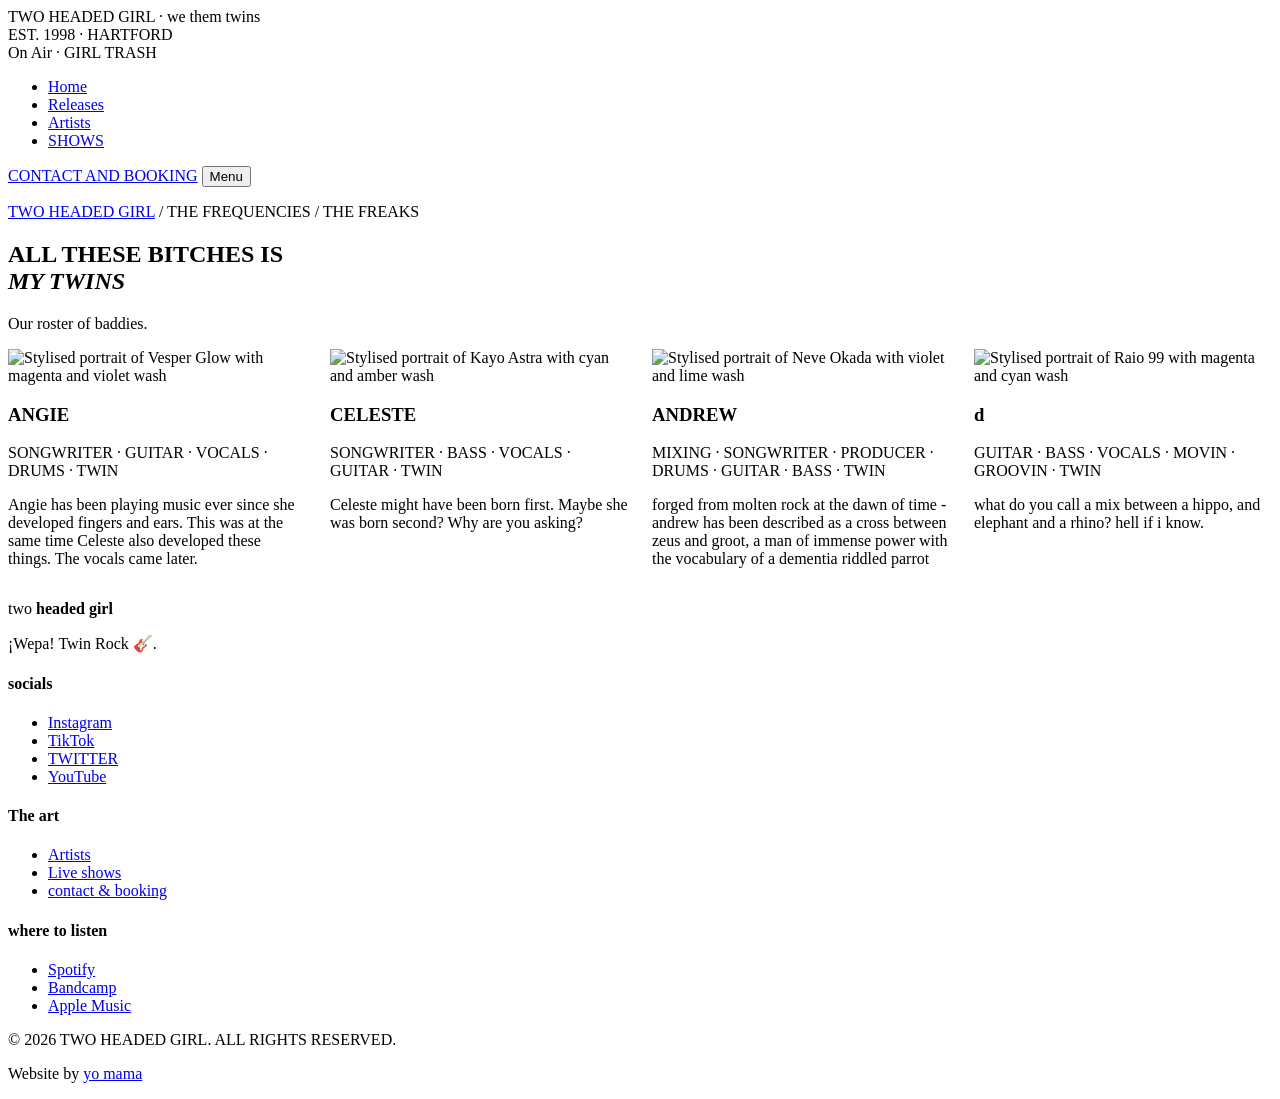
==== artists.html @ daf2b652 "Add files via upload" ====
<!doctype html>
<html lang="en">
<head>
  <meta charset="utf-8" />
  <meta name="viewport" content="width=device-width, initial-scale=1" />
  <title>Artists · TWO HEADED GIRL — we them twins</title>
  <meta name="description" content=" artits on Sonomir, from Berlin to São Paulo, working across synthwave, hyperpop, ambient and italo-disco. Browse the full roster with bios, releases and listening links." />
  <link rel="preconnect" href="https://fonts.googleapis.com" />
  <link rel="preconnect" href="https://fonts.gstatic.com" crossorigin />
  <link href="https://fonts.googleapis.com/css2?family=Bebas+Neue&family=JetBrains+Mono:wght@400;500;600&family=Syne:wght@400;500;600;700&display=swap" rel="stylesheet" />
  <link rel="stylesheet" href="assets/css/styles.css" />
</head>
<body>

  <aside class="side-rail" aria-label="TWO HEADED GIRL wordmark">
    <div class="side-rail__mark">TWO HEADED GIRL · we them twins</div>
    <span class="side-rail__pulse" aria-hidden="true"></span>
    <div class="side-rail__year">EST. 1998 · HARTFORD</div>
  </aside>

 
  <header class="topbar">
    <div class="topbar__signal">
      <span class="dot" aria-hidden="true"></span>
      <span>On Air ·  GIRL TRASH</span>
    </div>
    <nav aria-label="Primary">
      <ul class="nav__list" data-nav-list>
        <li><a class="nav__link" href="index.html">Home</a></li>
        <li><a class="nav__link" href="releases.html">Releases</a></li>
        <li><a class="nav__link is-active" href="artists.html">Artists</a></li>
        <li><a class="nav__link" href="shows.html">SHOWS</a></li>
      </ul>
    </nav>
    <a class="topbar__cta" href="contact.html">CONTACT AND BOOKING</a>
    <button class="menu-toggle" data-menu-toggle aria-expanded="false">Menu</button>
  </header>

  <main class="page">
    <section class="page-head">
      <p class="page-head__crumb"><a href="index.html">TWO HEADED GIRL</a> / THE FREQUENCIES / THE FREAKS</p>
      <h1 class="page-head__title">ALL THESE BITCHES IS <em> <BR> MY TWINS</em></h1>
      <p class="page-head__sub">Our roster of baddies.</p>
    </section>
<div class="artist-grid" id="artist-list" style="display: grid; grid-template-columns: repeat(4, minmax(0, 1fr)); gap: 1.5rem; align-items: start;">

  <article class="artist-card" id="angie" data-tag="synthwave" data-reveal>
    <div class="artist-card__portrait">
      <img src="assets/vids/angie-sprite.gif" alt="Stylised portrait of Vesper Glow with magenta and violet wash" />
    </div>
    <h3 class="artist-card__name">ANGIE</h3>
    <p class="artist-card__genre">SONGWRITER · GUITAR · VOCALS · DRUMS · TWIN</p>
    <p class="artist-card__bio">Angie has been playing music ever since she developed fingers and ears. This was at the same time Celeste also developed these things. The vocals came later.
</p>
    <div class="artist-card__foot"></div>
  </article>

  <article class="artist-card" id="celeste" data-tag="synthwave" data-reveal>
    <div class="artist-card__portrait">
      <img src="assets/vids/celly-sprite.gif" alt="Stylised portrait of Kayo Astra with cyan and amber wash" />
    </div>
    <h3 class="artist-card__name">CELESTE</h3>
    <p class="artist-card__genre">SONGWRITER · BASS · VOCALS · GUITAR · TWIN</p>
    <p class="artist-card__bio"> Celeste might have been born first. Maybe she was born second? Why are you asking?</p>
    <div class="artist-card__foot"></div>
  </article>

  <article class="artist-card" id="andrew" data-tag="ambient" data-reveal>
    <div class="artist-card__portrait">
      <img src="assets/vids/andrew_comic_animation.gif" alt="Stylised portrait of Neve Okada with violet and lime wash" />
    </div>
    <h3 class="artist-card__name">ANDREW</h3>
    <p class="artist-card__genre">MIXING · SONGWRITER · PRODUCER · DRUMS · GUITAR · BASS · TWIN</p>
    <p class="artist-card__bio">forged from molten rock at the dawn of time - andrew has been described as a cross between zeus and groot, a man of immense power with the vocabulary of a dementia riddled parrot
</p>
    <div class="artist-card__foot"></div>
  </article>

  <article class="artist-card" id="raio-99" data-tag="italo" data-reveal>
    <div class="artist-card__portrait">
      <img src="assets/vids/d-sprite.gif" alt="Stylised portrait of Raio 99 with magenta and cyan wash" />
    </div>
    <h3 class="artist-card__name">d</h3>
    <p class="artist-card__genre">GUITAR · BASS · VOCALS · MOVIN · GROOVIN · TWIN</p>
    <p class="artist-card__bio">what do you call a mix between a hippo, and elephant and a rhino? hell if i know.</p>
    <div class="artist-card__foot"></div>
  </article>

</div>
  <!-- ==========  FOOTER  ========== -->
  <footer class="foot">
    <div class="foot__grid">
      <div class="foot__col">
        <p class="foot__brand">two <b>headed girl</b></p>
¡Wepa! Twin Rock 🎸.</p>
      </div>
     <div class="foot__col">
  <h4>socials</h4>
  <ul>
    <li><a href="https://www.instagram.com/twoheadedgirlforever/" target="_blank" rel="noopener noreferrer">Instagram</a></li>
    <li><a href="https://www.tiktok.com/@twoheadedgirlband" target="_blank" rel="noopener noreferrer">TikTok</a></li>
    <li><a href="https://x.com/twoheadedoffici" target="_blank" rel="noopener noreferrer">TWITTER</a></li>
    <li><a href="https://www.youtube.com/@Catscradle12" target="_blank" rel="noopener noreferrer">YouTube</a></li>
  </ul>
</div>
      <div class="foot__col">
        <h4>The art</h4>
        <ul>
          <li><a href="artists.html">Artists</a></li>
          <li><a href="tour.html">Live shows</a></li>
          <li><a href="contact.html">contact &amp; booking</a></li>
        </ul>
      </div>
<div class="foot__col">
  <h4>where to listen</h4>
  <ul>
    <li><a href="https://open.spotify.com/artist/3LrRXyknr1w8mUUvj3L74m" target="_blank" rel="noopener noreferrer">Spotify</a></li>
    <li><a href="https://twoheadedgirl.bandcamp.com/track/company" target="_blank" rel="noopener noreferrer">Bandcamp</a></li>
    <li><a href="https://music.apple.com/us/album/company-single/1893314377" target="_blank" rel="noopener noreferrer">Apple Music</a></li>
  </ul>
</div>
    <div class="foot__btm">
      <p>© 2026 TWO HEADED GIRL. ALL RIGHTS RESERVED.</p>
      <p>Website by <a href="ya mama" target="_blank" rel="noopener">yo mama</a></p>

  <script src="assets/js/main.js"></script>
</body>
</html>
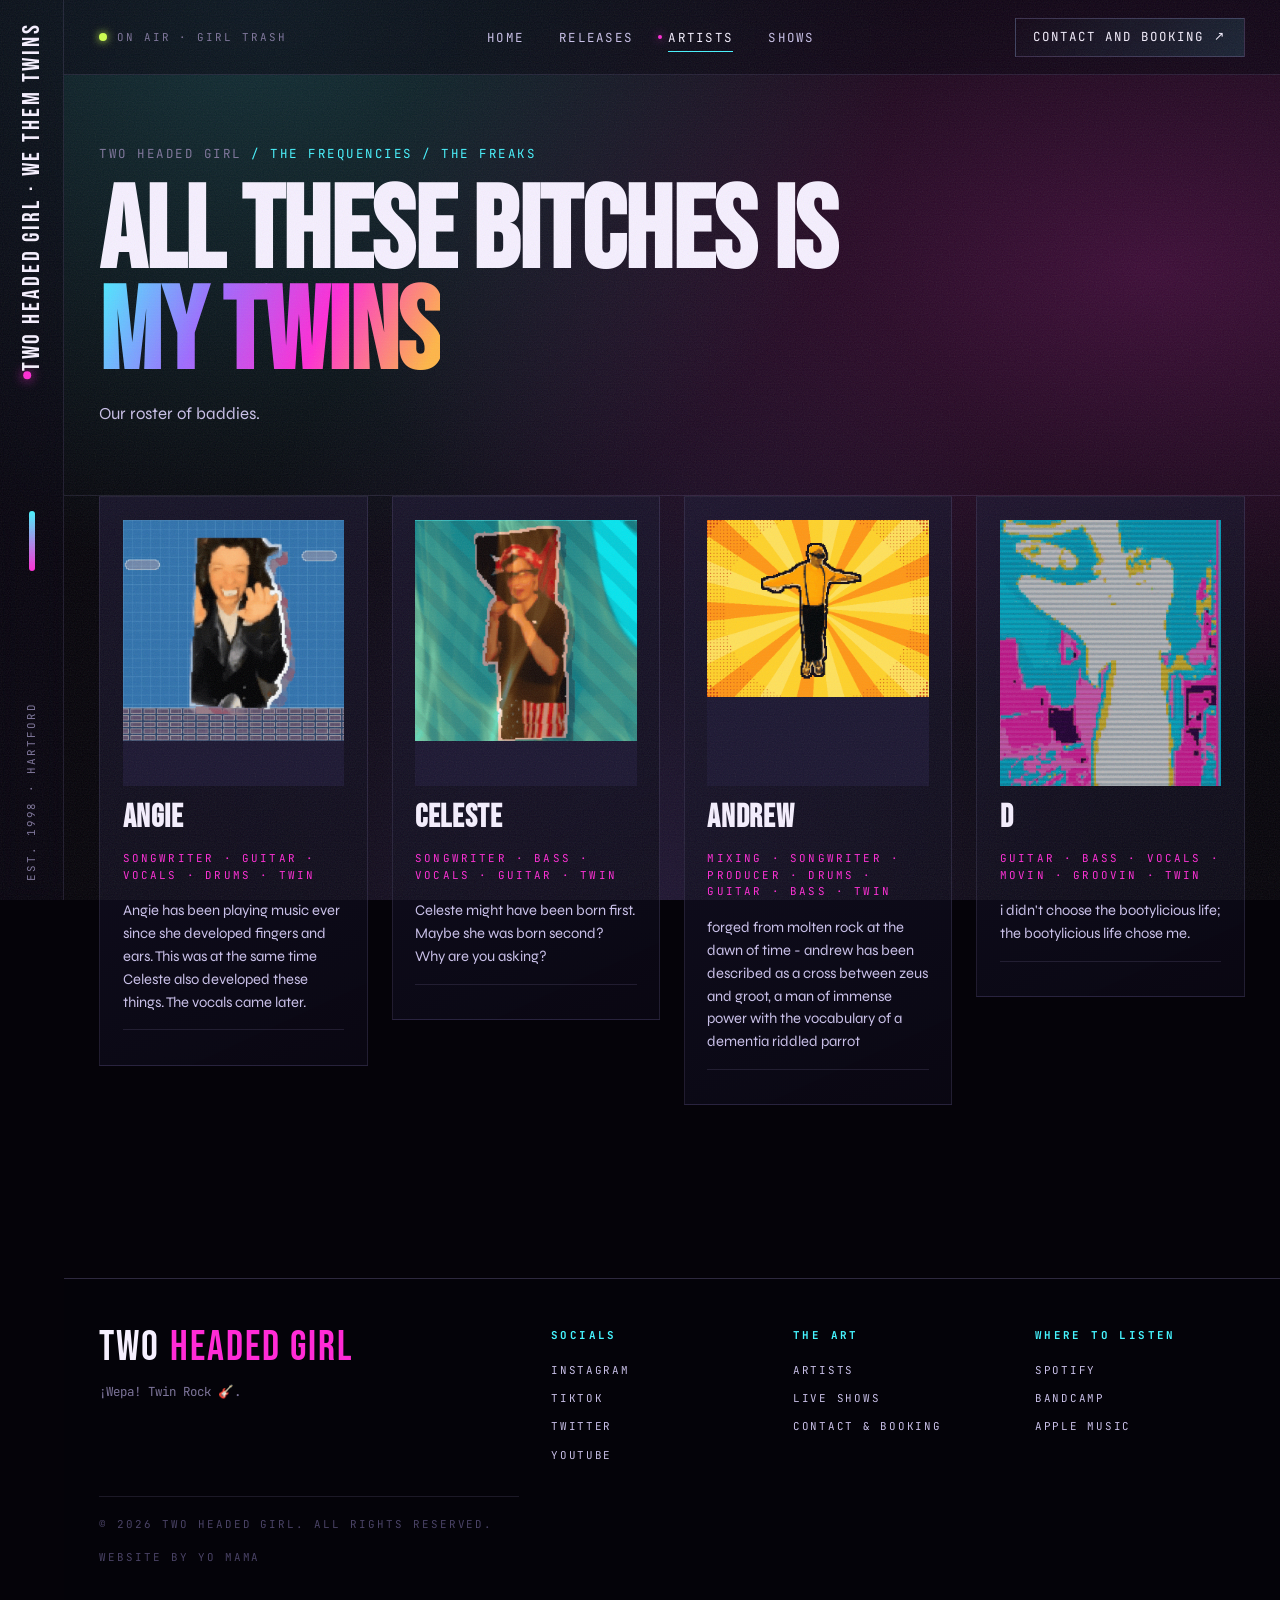
==== commit 67589484: "Update artists.html" ====
--- a/artists.html
+++ b/artists.html
@@ -82,7 +82,7 @@
     </div>
     <h3 class="artist-card__name">d</h3>
     <p class="artist-card__genre">GUITAR · BASS · VOCALS · MOVIN · GROOVIN · TWIN</p>
-    <p class="artist-card__bio">what do you call a mix between a hippo, and elephant and a rhino? hell if i know.</p>
+    <p class="artist-card__bio">i didn't choose the bootylicious life; the bootylicious life chose me.</p>
     <div class="artist-card__foot"></div>
   </article>
 
--- a/assets/css/styles.css
+++ b/assets/css/styles.css
@@ -0,0 +1,1707 @@
+
+
+:root {
+  /* Surface */
+  --ink-000: #050309;
+  --ink-100: #0a0814;
+  --ink-200: #110e1f;
+  --ink-300: #1a1530;
+  --ink-400: #2a2348;
+  --line-soft: rgba(196, 178, 255, 0.12);
+  --line-mid: rgba(196, 178, 255, 0.22);
+  --line-hot: rgba(255, 60, 200, 0.55);
+
+  /* Type colors */
+  --txt-bright: #f6f0ff;
+  --txt-soft: #c9c0e8;
+  --txt-dim: #7d749a;
+  --txt-faint: #4a4366;
+
+  /* Neon accents */
+  --neon-magenta: #ff2bd6;
+  --neon-magenta-soft: rgba(255, 43, 214, 0.65);
+  --neon-cyan: #46f4ff;
+  --neon-cyan-soft: rgba(70, 244, 255, 0.6);
+  --neon-violet: #9d6bff;
+  --neon-lime: #cdff4d;
+  --neon-amber: #ffb547;
+
+  /* Iridescent gradient stops */
+  --grad-iridescent: linear-gradient(
+    115deg,
+    #46f4ff 0%,
+    #9d6bff 32%,
+    #ff2bd6 62%,
+    #ffb547 92%
+  );
+  --grad-night: radial-gradient(
+    ellipse at 20% 0%,
+    rgba(70, 244, 255, 0.18) 0%,
+    transparent 45%
+  ),
+  radial-gradient(
+    ellipse at 90% 30%,
+    rgba(255, 43, 214, 0.22) 0%,
+    transparent 50%
+  ),
+  radial-gradient(
+    ellipse at 50% 110%,
+    rgba(157, 107, 255, 0.18) 0%,
+    transparent 55%
+  );
+
+  /* Type families (loaded from Google Fonts in HTML head) */
+  --ff-display: 'Bebas Neue', 'Anton', Impact, system-ui, sans-serif;
+  --ff-body: 'Syne', 'Helvetica Neue', system-ui, sans-serif;
+  --ff-mono: 'JetBrains Mono', 'IBM Plex Mono', ui-monospace, monospace;
+
+  /* Type scales */
+  --t-mega: clamp(5rem, 2.4rem + 12vw, 16rem);
+  --t-display: clamp(3.4rem, 1.6rem + 7vw, 8rem);
+  --t-h1: clamp(2.4rem, 1.2rem + 4.4vw, 5rem);
+  --t-h2: clamp(2rem, 1.2rem + 2.8vw, 3.6rem);
+  --t-h3: clamp(1.4rem, 1.05rem + 1.2vw, 2rem);
+  --t-body: 0.98rem;
+  --t-mono: 0.78rem;
+  --t-mono-sm: 0.68rem;
+
+  /* Layout */
+  --gutter: clamp(1.25rem, 1rem + 1.5vw, 2.5rem);
+  --section-pad: clamp(4rem, 2rem + 6vw, 8.5rem);
+  --max: 1480px;
+  --rail-w: 64px;
+
+  /* Motion */
+  --ease-spring: cubic-bezier(0.2, 0.9, 0.25, 1.05);
+  --ease-out: cubic-bezier(0.16, 1, 0.3, 1);
+}
+
+* { box-sizing: border-box; margin: 0; padding: 0; }
+html { -webkit-text-size-adjust: 100%; scroll-behavior: smooth; }
+body {
+  font-family: var(--ff-body);
+  font-size: var(--t-body);
+  line-height: 1.55;
+  color: var(--txt-soft);
+  background: var(--ink-000);
+  background-image: var(--grad-night);
+  background-attachment: fixed;
+  min-height: 100vh;
+  overflow-x: hidden;
+  -webkit-font-smoothing: antialiased;
+  -moz-osx-font-smoothing: grayscale;
+}
+
+img, svg, video { display: block; max-width: 100%; height: auto; }
+a { color: inherit; text-decoration: none; }
+button { font: inherit; color: inherit; background: none; border: 0; cursor: pointer; }
+
+::selection { background: var(--neon-magenta); color: var(--ink-000); }
+
+/* Subtle CRT scanline overlay for atmosphere */
+body::before {
+  content: '';
+  position: fixed;
+  inset: 0;
+  pointer-events: none;
+  background: repeating-linear-gradient(
+    0deg,
+    rgba(255,255,255,0.012) 0px,
+    rgba(255,255,255,0.012) 1px,
+    transparent 1px,
+    transparent 3px
+  );
+  z-index: 50;
+  mix-blend-mode: overlay;
+}
+
+/* Grain overlay */
+body::after {
+  content: '';
+  position: fixed;
+  inset: 0;
+  pointer-events: none;
+  z-index: 49;
+  opacity: 0.18;
+  background-image: url("data:image/svg+xml;utf8,<svg xmlns='http://www.w3.org/2000/svg' width='160' height='160'><filter id='n'><feTurbulence type='fractalNoise' baseFrequency='0.85' numOctaves='2' stitchTiles='stitch'/></filter><rect width='100%' height='100%' filter='url(%23n)' opacity='0.55'/></svg>");
+}
+
+/* =============================================================
+   HEAD RAIL — fixed left side rail (vertical address bar look)
+============================================================= */
+.side-rail {
+  position: fixed;
+  top: 0; left: 0; bottom: 0;
+  width: var(--rail-w);
+  display: flex;
+  flex-direction: column;
+  justify-content: space-between;
+  align-items: center;
+  padding: 1.4rem 0 1.2rem;
+  border-right: 1px solid var(--line-soft);
+  background: rgba(8, 5, 18, 0.55);
+  backdrop-filter: blur(12px);
+  -webkit-backdrop-filter: blur(12px);
+  z-index: 40;
+}
+.side-rail__mark {
+  font-family: var(--ff-display);
+  font-size: 1.5rem;
+  letter-spacing: 0.12em;
+  color: var(--txt-bright);
+  writing-mode: vertical-rl;
+  transform: rotate(180deg);
+}
+.side-rail__mark::before {
+  content: '';
+  display: inline-block;
+  width: 8px; height: 8px;
+  background: var(--neon-magenta);
+  border-radius: 50%;
+  margin-right: 0.5rem;
+  box-shadow: 0 0 12px var(--neon-magenta);
+  vertical-align: middle;
+}
+.side-rail__pulse {
+  width: 6px;
+  height: 60px;
+  background: linear-gradient(to bottom, var(--neon-cyan), var(--neon-magenta));
+  border-radius: 4px;
+  animation: pulseRail 2.4s var(--ease-out) infinite;
+}
+.side-rail__year {
+  font-family: var(--ff-mono);
+  font-size: var(--t-mono-sm);
+  color: var(--txt-dim);
+  letter-spacing: 0.18em;
+  writing-mode: vertical-rl;
+  transform: rotate(180deg);
+}
+@keyframes pulseRail {
+  0%, 100% { opacity: 0.4; transform: scaleY(1); }
+  50% { opacity: 1; transform: scaleY(1.15); }
+}
+
+/* =============================================================
+   TOP BAR (navigation strip) — sits left of rail
+============================================================= */
+.topbar {
+  position: fixed;
+  top: 0;
+  left: var(--rail-w);
+  right: 0;
+  display: grid;
+  grid-template-columns: auto 1fr auto;
+  align-items: center;
+  gap: 2rem;
+  padding: 1.1rem var(--gutter);
+  background: rgba(8, 5, 18, 0.55);
+  backdrop-filter: blur(12px);
+  -webkit-backdrop-filter: blur(12px);
+  border-bottom: 1px solid var(--line-soft);
+  z-index: 38;
+}
+.topbar__signal {
+  display: flex;
+  align-items: center;
+  gap: 0.6rem;
+  font-family: var(--ff-mono);
+  font-size: var(--t-mono-sm);
+  letter-spacing: 0.18em;
+  text-transform: uppercase;
+  color: var(--txt-dim);
+}
+.topbar__signal .dot {
+  width: 8px; height: 8px;
+  border-radius: 50%;
+  background: var(--neon-lime);
+  box-shadow: 0 0 8px var(--neon-lime);
+  animation: dotBlink 1.8s ease-in-out infinite;
+}
+@keyframes dotBlink {
+  0%, 100% { opacity: 1; }
+  50% { opacity: 0.35; }
+}
+
+.nav__list {
+  display: flex;
+  gap: 2.2rem;
+  list-style: none;
+  justify-content: center;
+}
+.nav__link {
+  font-family: var(--ff-mono);
+  font-size: var(--t-mono);
+  text-transform: uppercase;
+  letter-spacing: 0.18em;
+  color: var(--txt-soft);
+  position: relative;
+  padding: 0.4rem 0;
+  transition: color 0.2s var(--ease-out);
+}
+.nav__link::before {
+  content: '';
+  position: absolute;
+  left: 0; right: 0;
+  bottom: 0;
+  height: 1px;
+  background: var(--neon-cyan);
+  transform: scaleX(0);
+  transform-origin: left;
+  transition: transform 0.35s var(--ease-out);
+}
+.nav__link:hover, .nav__link.is-active {
+  color: var(--txt-bright);
+}
+.nav__link:hover::before, .nav__link.is-active::before {
+  transform: scaleX(1);
+}
+.nav__link.is-active::after {
+  content: '';
+  position: absolute;
+  left: -10px;
+  top: 50%;
+  transform: translateY(-50%);
+  width: 4px; height: 4px;
+  background: var(--neon-magenta);
+  border-radius: 50%;
+  box-shadow: 0 0 10px var(--neon-magenta);
+}
+
+.topbar__cta {
+  display: inline-flex;
+  align-items: center;
+  gap: 0.6rem;
+  padding: 0.55rem 1.1rem;
+  font-family: var(--ff-mono);
+  font-size: var(--t-mono);
+  text-transform: uppercase;
+  letter-spacing: 0.16em;
+  border: 1px solid var(--line-mid);
+  color: var(--txt-bright);
+  background: linear-gradient(
+    135deg,
+    rgba(255, 43, 214, 0.0) 0%,
+    rgba(70, 244, 255, 0.12) 100%
+  );
+  transition: border-color 0.25s, background 0.25s, transform 0.25s;
+}
+.topbar__cta:hover {
+  border-color: var(--neon-magenta);
+  background: linear-gradient(
+    135deg,
+    rgba(255, 43, 214, 0.18) 0%,
+    rgba(70, 244, 255, 0.22) 100%
+  );
+  transform: translateY(-1px);
+}
+.topbar__cta::after {
+  content: '↗';
+  font-family: var(--ff-display);
+}
+
+/* Mobile nav button */
+.menu-toggle {
+  display: none;
+  font-family: var(--ff-mono);
+  font-size: var(--t-mono);
+  text-transform: uppercase;
+  letter-spacing: 0.16em;
+  color: var(--txt-bright);
+  padding: 0.4rem 0.8rem;
+  border: 1px solid var(--line-mid);
+}
+
+/* =============================================================
+   PAGE FRAME
+============================================================= */
+.page {
+  margin-left: var(--rail-w);
+  padding-top: 56px; /* topbar height */
+  position: relative;
+}
+.shell {
+  max-width: var(--max);
+  margin-inline: auto;
+  padding-inline: var(--gutter);
+}
+
+/* =============================================================
+   HOME HERO (Composition F — horizontal marquee-driven)
+   Top: kinetic mega-marquee with band names
+   Mid-left: drop announcement card
+   Mid-center: massive number + label
+   Mid-right: now-playing waveform card
+   Bottom: ticker status strip
+============================================================= */
+.hero {
+  position: relative;
+  min-height: calc(100vh - 56px);
+  display: grid;
+  grid-template-rows: auto 1fr auto;
+  padding: 1.5rem 0 0 0;
+  isolation: isolate;
+}
+
+/* Kinetic mega-marquee */
+.marquee-wrap {
+  position: relative;
+  border-block: 1px solid var(--line-soft);
+  padding: 1rem 0;
+  overflow: hidden;
+  background: linear-gradient(
+    180deg,
+    transparent 0%,
+    rgba(255, 43, 214, 0.05) 50%,
+    transparent 100%
+  );
+}
+.marquee {
+  display: flex;
+  gap: 3rem;
+  white-space: nowrap;
+  animation: scrollMarquee 32s linear infinite;
+  font-family: var(--ff-display);
+  font-size: var(--t-mega);
+  line-height: 0.85;
+  letter-spacing: -0.02em;
+  color: var(--txt-bright);
+  text-transform: uppercase;
+  -webkit-text-stroke: 1px var(--neon-magenta);
+  text-shadow:
+    3px 3px 0 rgba(70, 244, 255, 0.35),
+    -3px -3px 0 rgba(255, 43, 214, 0.4);
+  will-change: transform;
+}
+.marquee--reverse {
+  animation-direction: reverse;
+  animation-duration: 38s;
+  -webkit-text-stroke: 1px var(--neon-cyan);
+  font-size: clamp(2.4rem, 1.4rem + 4vw, 5rem);
+  text-shadow:
+    -2px -2px 0 var(--neon-magenta-soft);
+  border-top: 1px solid var(--line-soft);
+}
+.marquee__item {
+  display: inline-flex;
+  align-items: center;
+  gap: 3rem;
+}
+.marquee__item::after {
+  content: '✦';
+  color: var(--neon-cyan);
+  font-size: 0.5em;
+  text-shadow: none;
+  -webkit-text-stroke: 0;
+}
+@keyframes scrollMarquee {
+  from { transform: translateX(0); }
+  to { transform: translateX(-50%); }
+}
+
+/* Hero body grid */
+.hero__body {
+  display: grid;
+  grid-template-columns: 0.95fr 1.2fr 0.95fr;
+  gap: 2rem;
+  align-items: stretch;
+  padding: 2rem var(--gutter);
+  max-width: var(--max);
+  margin-inline: auto;
+  width: 100%;
+}
+
+/* Drop card (left) */
+.drop-card {
+  display: flex;
+  flex-direction: column;
+  justify-content: space-between;
+  padding: 1.6rem 1.4rem;
+  background: linear-gradient(
+    155deg,
+    rgba(157, 107, 255, 0.12) 0%,
+    rgba(70, 244, 255, 0.06) 100%
+  );
+  border: 1px solid var(--line-mid);
+  border-left: 3px solid var(--neon-cyan);
+  position: relative;
+  overflow: hidden;
+}
+.drop-card::before {
+  content: '';
+  position: absolute;
+  top: -50%; left: -50%;
+  width: 200%; height: 200%;
+  background: radial-gradient(
+    circle,
+    rgba(70, 244, 255, 0.15) 0%,
+    transparent 35%
+  );
+  animation: glowDrift 12s ease-in-out infinite;
+}
+@keyframes glowDrift {
+  0%, 100% { transform: translate(0, 0); }
+  50% { transform: translate(20%, 15%); }
+}
+.drop-card > * { position: relative; z-index: 1; }
+.drop-card__label {
+  font-family: var(--ff-mono);
+  font-size: var(--t-mono-sm);
+  text-transform: uppercase;
+  letter-spacing: 0.22em;
+  color: var(--neon-cyan);
+  margin-bottom: 1rem;
+  display: flex;
+  align-items: center;
+  gap: 0.5rem;
+}
+.drop-card__label::before {
+  content: '';
+  width: 14px; height: 1px;
+  background: var(--neon-cyan);
+  display: inline-block;
+}
+.drop-card__title {
+  font-family: var(--ff-display);
+  font-size: clamp(1.6rem, 1rem + 2vw, 2.6rem);
+  line-height: 1;
+  color: var(--txt-bright);
+  letter-spacing: 0.02em;
+  margin-bottom: 0.5rem;
+}
+.drop-card__artist {
+  font-family: var(--ff-mono);
+  font-size: var(--t-mono);
+  text-transform: uppercase;
+  letter-spacing: 0.16em;
+  color: var(--txt-dim);
+  margin-bottom: 1.5rem;
+}
+.drop-card__meta {
+  display: grid;
+  grid-template-columns: 1fr 1fr;
+  gap: 0.75rem;
+  margin-bottom: 1.6rem;
+  font-family: var(--ff-mono);
+  font-size: var(--t-mono-sm);
+}
+.drop-card__meta dt {
+  text-transform: uppercase;
+  letter-spacing: 0.18em;
+  color: var(--txt-faint);
+  margin-bottom: 0.25rem;
+}
+.drop-card__meta dd { color: var(--txt-soft); }
+.drop-card__cta {
+  display: inline-flex;
+  align-items: center;
+  gap: 0.5rem;
+  padding: 0.7rem 1rem;
+  font-family: var(--ff-mono);
+  font-size: var(--t-mono);
+  text-transform: uppercase;
+  letter-spacing: 0.16em;
+  background: var(--neon-cyan);
+  color: var(--ink-000);
+  align-self: flex-start;
+  transition: filter 0.25s, transform 0.25s;
+  font-weight: 600;
+}
+.drop-card__cta:hover {
+  filter: brightness(1.15);
+  transform: translateY(-2px);
+}
+.drop-card__cta::after { content: '►'; font-size: 0.8em; }
+
+/* Center mega number */
+.hero__center {
+  display: flex;
+  flex-direction: column;
+  align-items: center;
+  justify-content: center;
+  text-align: center;
+  position: relative;
+  padding: 1rem;
+}
+.hero__cat {
+  font-family: var(--ff-mono);
+  font-size: var(--t-mono-sm);
+  text-transform: uppercase;
+  letter-spacing: 0.3em;
+  color: var(--neon-magenta);
+  margin-bottom: 1.4rem;
+  display: flex;
+  align-items: center;
+  gap: 0.7rem;
+}
+.hero__cat .bar {
+  width: 32px; height: 1px;
+  background: var(--neon-magenta);
+}
+.hero__catalog {
+  font-family: var(--ff-display);
+  font-size: clamp(7rem, 4rem + 16vw, 18rem);
+  line-height: 0.78;
+  letter-spacing: -0.02em;
+  background: var(--grad-iridescent);
+  -webkit-background-clip: text;
+  background-clip: text;
+  color: transparent;
+  filter: drop-shadow(0 0 28px rgba(255, 43, 214, 0.35));
+  margin-bottom: 0.6rem;
+}
+.hero__tagline {
+  font-family: var(--ff-mono);
+  font-size: var(--t-mono);
+  text-transform: uppercase;
+  letter-spacing: 0.2em;
+  color: var(--txt-soft);
+  max-width: 28ch;
+}
+.hero__sub {
+  margin-top: 1.2rem;
+  font-family: var(--ff-display);
+  font-size: clamp(1.4rem, 0.9rem + 1.6vw, 2.2rem);
+  letter-spacing: 0.02em;
+  color: var(--txt-bright);
+  line-height: 1.05;
+}
+.hero__sub em {
+  font-style: normal;
+  background: var(--grad-iridescent);
+  -webkit-background-clip: text;
+  background-clip: text;
+  color: transparent;
+}
+
+/* Now-playing card (right) */
+.np-card {
+  padding: 1.6rem 1.4rem;
+  background: linear-gradient(
+    205deg,
+    rgba(255, 43, 214, 0.12) 0%,
+    rgba(157, 107, 255, 0.08) 100%
+  );
+  border: 1px solid var(--line-mid);
+  border-right: 3px solid var(--neon-magenta);
+  display: flex;
+  flex-direction: column;
+  justify-content: space-between;
+  gap: 1rem;
+  position: relative;
+  overflow: hidden;
+}
+.np-card::before {
+  content: 'BROADCASTING';
+  position: absolute;
+  top: 12px;
+  right: -32px;
+  transform: rotate(45deg);
+  font-family: var(--ff-mono);
+  font-size: 0.5rem;
+  letter-spacing: 0.3em;
+  background: var(--neon-magenta);
+  color: var(--ink-000);
+  padding: 3px 32px;
+  font-weight: 700;
+}
+.np-card__label {
+  font-family: var(--ff-mono);
+  font-size: var(--t-mono-sm);
+  text-transform: uppercase;
+  letter-spacing: 0.22em;
+  color: var(--neon-magenta);
+}
+.np-card__track {
+  font-family: var(--ff-display);
+  font-size: clamp(1.3rem, 0.9rem + 1.4vw, 1.9rem);
+  line-height: 1.1;
+  letter-spacing: 0.01em;
+  color: var(--txt-bright);
+}
+.np-card__artist {
+  font-family: var(--ff-mono);
+  font-size: var(--t-mono);
+  text-transform: uppercase;
+  letter-spacing: 0.16em;
+  color: var(--txt-dim);
+}
+.waveform {
+  display: flex;
+  align-items: flex-end;
+  gap: 3px;
+  height: 64px;
+  margin-block: 1rem;
+}
+.waveform__bar {
+  flex: 1;
+  background: linear-gradient(to top, var(--neon-cyan), var(--neon-magenta));
+  border-radius: 1px;
+  animation: wave 1.4s ease-in-out infinite;
+  min-width: 3px;
+}
+@keyframes wave {
+  0%, 100% { height: 12%; }
+  50% { height: 95%; }
+}
+.np-card__time {
+  display: flex;
+  justify-content: space-between;
+  font-family: var(--ff-mono);
+  font-size: var(--t-mono-sm);
+  color: var(--txt-dim);
+}
+
+/* Ticker status strip */
+.hero__ticker {
+  display: grid;
+  grid-template-columns: auto 1fr auto auto auto;
+  gap: 1.5rem;
+  align-items: center;
+  padding: 1rem var(--gutter);
+  border-top: 1px solid var(--line-soft);
+  font-family: var(--ff-mono);
+  font-size: var(--t-mono-sm);
+  text-transform: uppercase;
+  letter-spacing: 0.18em;
+  color: var(--txt-dim);
+  background: rgba(5, 3, 9, 0.6);
+}
+.hero__ticker strong {
+  color: var(--neon-lime);
+  font-weight: 500;
+}
+.hero__ticker .stat {
+  color: var(--txt-soft);
+}
+.hero__ticker .stat b {
+  color: var(--txt-bright);
+  font-weight: 500;
+}
+
+/* =============================================================
+   SECTION HEADERS
+============================================================= */
+.section {
+  padding: var(--section-pad) 0;
+  position: relative;
+}
+.section__head {
+  display: grid;
+  grid-template-columns: auto 1fr auto;
+  align-items: end;
+  gap: 2rem;
+  margin-bottom: 3rem;
+  padding-inline: var(--gutter);
+  max-width: var(--max);
+  margin-inline: auto;
+}
+.section__num {
+  font-family: var(--ff-mono);
+  font-size: var(--t-mono-sm);
+  text-transform: uppercase;
+  letter-spacing: 0.22em;
+  color: var(--neon-cyan);
+}
+.section__num::before {
+  content: '/';
+  margin-right: 0.4rem;
+  color: var(--txt-faint);
+}
+.section__title {
+  font-family: var(--ff-display);
+  font-size: var(--t-display);
+  line-height: 0.9;
+  letter-spacing: -0.005em;
+  color: var(--txt-bright);
+  text-transform: uppercase;
+}
+.section__title em {
+  font-style: normal;
+  background: var(--grad-iridescent);
+  -webkit-background-clip: text;
+  background-clip: text;
+  color: transparent;
+}
+.section__more {
+  font-family: var(--ff-mono);
+  font-size: var(--t-mono);
+  text-transform: uppercase;
+  letter-spacing: 0.18em;
+  color: var(--txt-soft);
+  border-bottom: 1px solid var(--neon-cyan);
+  padding-bottom: 0.3rem;
+  transition: color 0.25s, border-color 0.25s;
+  white-space: nowrap;
+}
+.section__more:hover { color: var(--neon-cyan); }
+
+/* =============================================================
+   RELEASES — cassette/cd grid (numbered tile rows)
+============================================================= */
+.releases {
+  display: grid;
+  grid-template-columns: repeat(2, 1fr);
+  gap: 2rem;
+  padding-inline: var(--gutter);
+  max-width: var(--max);
+  margin-inline: auto;
+}
+.release {
+  display: grid;
+  grid-template-columns: 100px 1fr;
+  gap: 1.4rem;
+  padding: 1.4rem;
+  background: linear-gradient(
+    160deg,
+    rgba(26, 21, 48, 0.7) 0%,
+    rgba(10, 8, 20, 0.8) 100%
+  );
+  border: 1px solid var(--line-soft);
+  position: relative;
+  overflow: hidden;
+  transition: border-color 0.35s, transform 0.35s;
+}
+.release::before {
+  content: '';
+  position: absolute;
+  inset: 0;
+  background: var(--grad-iridescent);
+  opacity: 0;
+  mix-blend-mode: overlay;
+  transition: opacity 0.35s;
+}
+.release:hover {
+  border-color: var(--neon-magenta);
+  transform: translateY(-3px);
+}
+.release:hover::before { opacity: 0.18; }
+.release__cover {
+  width: 100px;
+  height: 100px;
+  background: var(--ink-300);
+  position: relative;
+  overflow: hidden;
+}
+.release__cover svg { width: 100%; height: 100%; }
+.release__body { display: flex; flex-direction: column; justify-content: space-between; }
+.release__cat {
+  font-family: var(--ff-mono);
+  font-size: var(--t-mono-sm);
+  text-transform: uppercase;
+  letter-spacing: 0.22em;
+  color: var(--neon-cyan);
+  margin-bottom: 0.4rem;
+}
+.release__title {
+  font-family: var(--ff-display);
+  font-size: clamp(1.4rem, 1.05rem + 1.2vw, 2rem);
+  line-height: 1;
+  color: var(--txt-bright);
+  letter-spacing: 0.02em;
+  margin-bottom: 0.3rem;
+}
+.release__artist {
+  font-family: var(--ff-mono);
+  font-size: var(--t-mono);
+  text-transform: uppercase;
+  letter-spacing: 0.14em;
+  color: var(--txt-soft);
+  margin-bottom: 0.8rem;
+}
+.release__meta {
+  display: flex;
+  gap: 1.2rem;
+  font-family: var(--ff-mono);
+  font-size: var(--t-mono-sm);
+  color: var(--txt-dim);
+  letter-spacing: 0.14em;
+  text-transform: uppercase;
+}
+.release__meta span { display: inline-flex; align-items: center; gap: 0.4rem; }
+.release__meta .dot {
+  width: 4px; height: 4px;
+  background: var(--neon-magenta);
+  border-radius: 50%;
+}
+
+/* =============================================================
+   ARTIST ROSTER — tape labels in stacked rows
+============================================================= */
+.roster {
+  border-top: 1px solid var(--line-soft);
+  border-bottom: 1px solid var(--line-soft);
+  max-width: var(--max);
+  margin-inline: auto;
+}
+.roster__row {
+  display: grid;
+  grid-template-columns: 80px 1fr 2fr 1fr 60px;
+  align-items: center;
+  gap: 1.5rem;
+  padding: 1.6rem var(--gutter);
+  border-bottom: 1px solid var(--line-soft);
+  position: relative;
+  transition: background 0.25s, padding-left 0.25s;
+  cursor: pointer;
+}
+.roster__row:last-child { border-bottom: 0; }
+.roster__row:hover {
+  background: linear-gradient(90deg,
+    rgba(255, 43, 214, 0.06) 0%,
+    transparent 80%
+  );
+  padding-left: calc(var(--gutter) + 12px);
+}
+.roster__row:hover .roster__name {
+  color: var(--neon-cyan);
+}
+.roster__row:hover::before {
+  content: '';
+  position: absolute;
+  left: 0; top: 0; bottom: 0;
+  width: 3px;
+  background: var(--neon-magenta);
+  box-shadow: 0 0 12px var(--neon-magenta);
+}
+.roster__num {
+  font-family: var(--ff-mono);
+  font-size: var(--t-mono);
+  letter-spacing: 0.2em;
+  color: var(--neon-cyan);
+}
+.roster__name {
+  font-family: var(--ff-display);
+  font-size: clamp(1.6rem, 1.2rem + 1.5vw, 2.6rem);
+  letter-spacing: 0.02em;
+  color: var(--txt-bright);
+  line-height: 1;
+  transition: color 0.25s;
+}
+.roster__bio {
+  font-family: var(--ff-body);
+  font-size: 0.9rem;
+  color: var(--txt-soft);
+  line-height: 1.5;
+  max-width: 50ch;
+}
+.roster__tags {
+  display: flex;
+  gap: 0.4rem;
+  flex-wrap: wrap;
+}
+.roster__tag {
+  font-family: var(--ff-mono);
+  font-size: var(--t-mono-sm);
+  text-transform: uppercase;
+  letter-spacing: 0.16em;
+  padding: 0.25rem 0.55rem;
+  border: 1px solid var(--line-mid);
+  color: var(--txt-soft);
+}
+.roster__arrow {
+  font-family: var(--ff-display);
+  font-size: 1.6rem;
+  color: var(--txt-dim);
+  text-align: right;
+  transition: color 0.25s, transform 0.25s;
+}
+.roster__row:hover .roster__arrow {
+  color: var(--neon-magenta);
+  transform: translateX(6px);
+}
+
+/* =============================================================
+   TOUR STRIP — date-card list with neon underline
+============================================================= */
+.tour-strip {
+  max-width: var(--max);
+  margin-inline: auto;
+  padding-inline: var(--gutter);
+}
+.tour {
+  display: grid;
+  grid-template-columns: 90px 1fr 1.5fr 1fr auto;
+  gap: 1.5rem;
+  align-items: center;
+  padding: 1.4rem 0;
+  border-bottom: 1px dashed var(--line-soft);
+  transition: border-color 0.3s;
+}
+.tour:hover { border-bottom-color: var(--neon-cyan); }
+.tour__date {
+  font-family: var(--ff-display);
+  font-size: 1.6rem;
+  line-height: 1;
+  color: var(--txt-bright);
+  letter-spacing: 0.04em;
+}
+.tour__date small {
+  display: block;
+  font-family: var(--ff-mono);
+  font-size: var(--t-mono-sm);
+  letter-spacing: 0.2em;
+  color: var(--neon-magenta);
+  margin-top: 0.3rem;
+}
+.tour__city {
+  font-family: var(--ff-display);
+  font-size: clamp(1.4rem, 1rem + 1.2vw, 1.9rem);
+  color: var(--txt-bright);
+  line-height: 1;
+}
+.tour__venue {
+  font-family: var(--ff-mono);
+  font-size: var(--t-mono);
+  letter-spacing: 0.14em;
+  text-transform: uppercase;
+  color: var(--txt-soft);
+}
+.tour__lineup {
+  font-family: var(--ff-body);
+  font-size: 0.88rem;
+  color: var(--txt-dim);
+  font-style: italic;
+}
+.tour__cta {
+  font-family: var(--ff-mono);
+  font-size: var(--t-mono);
+  text-transform: uppercase;
+  letter-spacing: 0.18em;
+  padding: 0.55rem 1rem;
+  border: 1px solid var(--neon-cyan);
+  color: var(--neon-cyan);
+  transition: background 0.25s, color 0.25s;
+}
+.tour__cta:hover {
+  background: var(--neon-cyan);
+  color: var(--ink-000);
+}
+.tour__cta.is-sold {
+  border-color: var(--txt-faint);
+  color: var(--txt-faint);
+  pointer-events: none;
+}
+
+/* =============================================================
+   STREAMING / WHERE TO LISTEN — pill row
+============================================================= */
+.streams {
+  display: flex;
+  flex-wrap: wrap;
+  gap: 1rem;
+  justify-content: center;
+  padding-inline: var(--gutter);
+  max-width: var(--max);
+  margin-inline: auto;
+}
+.stream-pill {
+  display: inline-flex;
+  align-items: center;
+  gap: 0.6rem;
+  padding: 0.7rem 1.2rem;
+  border: 1px solid var(--line-mid);
+  background: rgba(26, 21, 48, 0.5);
+  font-family: var(--ff-mono);
+  font-size: var(--t-mono);
+  text-transform: uppercase;
+  letter-spacing: 0.18em;
+  color: var(--txt-soft);
+  transition: border-color 0.25s, color 0.25s, background 0.25s;
+}
+.stream-pill:hover {
+  border-color: var(--neon-magenta);
+  color: var(--neon-magenta);
+  background: rgba(255, 43, 214, 0.08);
+}
+.stream-pill .glyph {
+  width: 14px; height: 14px;
+  background: var(--neon-cyan);
+  border-radius: 2px;
+  display: inline-block;
+}
+
+/* =============================================================
+   PRESS / QUOTES
+============================================================= */
+.press {
+  display: grid;
+  grid-template-columns: repeat(3, 1fr);
+  gap: 2rem;
+  padding-inline: var(--gutter);
+  max-width: var(--max);
+  margin-inline: auto;
+}
+.press__quote {
+  padding: 1.8rem 1.4rem;
+  border-top: 2px solid var(--neon-magenta);
+  background: linear-gradient(
+    180deg,
+    rgba(255, 43, 214, 0.06) 0%,
+    transparent 60%
+  );
+  position: relative;
+}
+.press__quote:nth-child(2) { border-top-color: var(--neon-cyan); }
+.press__quote:nth-child(3) { border-top-color: var(--neon-violet); }
+.press__quote::before {
+  content: '"';
+  position: absolute;
+  top: 4px;
+  right: 14px;
+  font-family: var(--ff-display);
+  font-size: 5rem;
+  line-height: 1;
+  color: var(--line-mid);
+}
+.press__text {
+  font-family: var(--ff-body);
+  font-size: 1.05rem;
+  line-height: 1.55;
+  color: var(--txt-bright);
+  margin-bottom: 1.2rem;
+}
+.press__src {
+  font-family: var(--ff-mono);
+  font-size: var(--t-mono-sm);
+  text-transform: uppercase;
+  letter-spacing: 0.2em;
+  color: var(--neon-cyan);
+}
+.press__src small {
+  color: var(--txt-faint);
+  margin-left: 0.6rem;
+  letter-spacing: 0.16em;
+}
+
+/* =============================================================
+   CTA BLOCK / SUBSCRIBE
+============================================================= */
+.cta-block {
+  max-width: var(--max);
+  margin: 0 auto;
+  padding: clamp(3rem, 2rem + 4vw, 6rem) var(--gutter);
+  background:
+    radial-gradient(ellipse at 0% 0%, rgba(255, 43, 214, 0.18) 0%, transparent 50%),
+    radial-gradient(ellipse at 100% 100%, rgba(70, 244, 255, 0.18) 0%, transparent 50%),
+    linear-gradient(180deg, rgba(26, 21, 48, 0.85), rgba(10, 8, 20, 0.95));
+  border: 1px solid var(--line-mid);
+  position: relative;
+  overflow: hidden;
+}
+.cta-block::before {
+  content: '';
+  position: absolute;
+  inset: 0;
+  background-image:
+    linear-gradient(var(--line-soft) 1px, transparent 1px),
+    linear-gradient(90deg, var(--line-soft) 1px, transparent 1px);
+  background-size: 48px 48px;
+  pointer-events: none;
+  mask-image: radial-gradient(circle at 50% 40%, transparent 0%, black 80%);
+  -webkit-mask-image: radial-gradient(circle at 50% 40%, transparent 0%, black 80%);
+  opacity: 0.6;
+}
+.cta-block > * { position: relative; z-index: 1; }
+.cta-block__eyebrow {
+  font-family: var(--ff-mono);
+  font-size: var(--t-mono);
+  text-transform: uppercase;
+  letter-spacing: 0.3em;
+  color: var(--neon-magenta);
+  margin-bottom: 1.4rem;
+  text-align: center;
+}
+.cta-block__title {
+  font-family: var(--ff-display);
+  font-size: clamp(2.4rem, 1.4rem + 4.5vw, 5.2rem);
+  text-align: center;
+  line-height: 0.92;
+  color: var(--txt-bright);
+  text-transform: uppercase;
+  margin-bottom: 1.2rem;
+  letter-spacing: -0.005em;
+}
+.cta-block__title em {
+  font-style: normal;
+  background: var(--grad-iridescent);
+  -webkit-background-clip: text;
+  background-clip: text;
+  color: transparent;
+}
+.cta-block__sub {
+  font-family: var(--ff-body);
+  font-size: 1rem;
+  color: var(--txt-soft);
+  text-align: center;
+  max-width: 52ch;
+  margin: 0 auto 2.4rem;
+  line-height: 1.6;
+}
+.subscribe {
+  display: flex;
+  gap: 0;
+  max-width: 520px;
+  margin: 0 auto;
+  border: 1px solid var(--line-mid);
+  background: rgba(5, 3, 9, 0.7);
+}
+.subscribe__input {
+  flex: 1;
+  padding: 1rem 1.2rem;
+  background: transparent;
+  border: 0;
+  outline: 0;
+  color: var(--txt-bright);
+  font-family: var(--ff-mono);
+  font-size: var(--t-mono);
+  letter-spacing: 0.1em;
+}
+.subscribe__input::placeholder {
+  color: var(--txt-faint);
+  text-transform: uppercase;
+  letter-spacing: 0.18em;
+}
+.subscribe__btn {
+  padding: 0 1.4rem;
+  background: var(--neon-magenta);
+  color: var(--ink-000);
+  font-family: var(--ff-mono);
+  font-size: var(--t-mono);
+  text-transform: uppercase;
+  letter-spacing: 0.2em;
+  font-weight: 600;
+  transition: filter 0.25s;
+}
+.subscribe__btn:hover { filter: brightness(1.15); }
+
+/* =============================================================
+   FOOTER
+============================================================= */
+.foot {
+  border-top: 1px solid var(--line-mid);
+  margin-top: 4rem;
+  padding: 3rem var(--gutter) 2rem;
+  font-family: var(--ff-mono);
+  font-size: var(--t-mono);
+  color: var(--txt-dim);
+  background: rgba(5, 3, 9, 0.7);
+}
+.foot__grid {
+  display: grid;
+  grid-template-columns: 2fr 1fr 1fr 1fr;
+  gap: 2rem;
+  max-width: var(--max);
+  margin-inline: auto;
+  margin-bottom: 2rem;
+}
+.foot__col h4 {
+  font-family: var(--ff-mono);
+  font-size: var(--t-mono-sm);
+  text-transform: uppercase;
+  letter-spacing: 0.22em;
+  color: var(--neon-cyan);
+  margin-bottom: 1rem;
+}
+.foot__brand {
+  font-family: var(--ff-display);
+  font-size: 2.6rem;
+  color: var(--txt-bright);
+  letter-spacing: 0.05em;
+  line-height: 1;
+  margin-bottom: 0.8rem;
+}
+.foot__brand b {
+  color: var(--neon-magenta);
+  font-weight: inherit;
+}
+.foot__about {
+  font-family: var(--ff-body);
+  font-size: 0.9rem;
+  color: var(--txt-soft);
+  line-height: 1.55;
+  text-transform: none;
+  letter-spacing: 0;
+  max-width: 38ch;
+}
+.foot__col ul { list-style: none; display: grid; gap: 0.55rem; }
+.foot__col a {
+  text-transform: uppercase;
+  letter-spacing: 0.16em;
+  font-size: var(--t-mono-sm);
+  color: var(--txt-soft);
+  transition: color 0.25s;
+}
+.foot__col a:hover { color: var(--neon-magenta); }
+.foot__btm {
+  border-top: 1px solid var(--line-soft);
+  padding-top: 1.2rem;
+  display: flex;
+  justify-content: space-between;
+  flex-wrap: wrap;
+  gap: 1rem;
+  font-size: var(--t-mono-sm);
+  letter-spacing: 0.18em;
+  text-transform: uppercase;
+  color: var(--txt-faint);
+  max-width: var(--max);
+  margin-inline: auto;
+}
+.foot__btm strong {
+  color: var(--neon-lime);
+  font-weight: 500;
+}
+
+/* =============================================================
+   GENERIC CONTENT BLOCKS (used by sub-pages)
+============================================================= */
+.page-head {
+  padding: clamp(3rem, 1.5rem + 5vw, 6.5rem) var(--gutter) clamp(2.5rem, 1rem + 4vw, 4.5rem);
+  border-bottom: 1px solid var(--line-soft);
+  max-width: var(--max);
+  margin-inline: auto;
+}
+.page-head__crumb {
+  font-family: var(--ff-mono);
+  font-size: var(--t-mono);
+  text-transform: uppercase;
+  letter-spacing: 0.2em;
+  color: var(--neon-cyan);
+  margin-bottom: 1.2rem;
+}
+.page-head__crumb a { color: var(--txt-dim); }
+.page-head__crumb a:hover { color: var(--neon-magenta); }
+.page-head__title {
+  font-family: var(--ff-display);
+  font-size: var(--t-display);
+  line-height: 0.88;
+  letter-spacing: -0.005em;
+  color: var(--txt-bright);
+  text-transform: uppercase;
+  margin-bottom: 1rem;
+}
+.page-head__title em {
+  font-style: normal;
+  background: var(--grad-iridescent);
+  -webkit-background-clip: text;
+  background-clip: text;
+  color: transparent;
+}
+.page-head__sub {
+  font-family: var(--ff-body);
+  font-size: 1.05rem;
+  color: var(--txt-soft);
+  max-width: 60ch;
+  line-height: 1.6;
+}
+
+/* Filter chips */
+.filters {
+  display: flex;
+  gap: 0.6rem;
+  flex-wrap: wrap;
+  padding: 2rem var(--gutter) 1rem;
+  max-width: var(--max);
+  margin-inline: auto;
+}
+.chip {
+  font-family: var(--ff-mono);
+  font-size: var(--t-mono-sm);
+  text-transform: uppercase;
+  letter-spacing: 0.18em;
+  padding: 0.45rem 0.9rem;
+  border: 1px solid var(--line-mid);
+  color: var(--txt-soft);
+  background: transparent;
+  cursor: pointer;
+  transition: border-color 0.25s, color 0.25s, background 0.25s;
+}
+.chip.is-on, .chip:hover {
+  border-color: var(--neon-magenta);
+  color: var(--neon-magenta);
+}
+.chip.is-on { background: rgba(255, 43, 214, 0.1); }
+
+/* Two-col long content (about / contact) */
+.two-col {
+  display: grid;
+  grid-template-columns: 0.85fr 1.15fr;
+  gap: clamp(2rem, 1rem + 3vw, 4rem);
+  padding: var(--section-pad) var(--gutter);
+  max-width: var(--max);
+  margin-inline: auto;
+}
+.two-col h3 {
+  font-family: var(--ff-display);
+  font-size: var(--t-h3);
+  text-transform: uppercase;
+  letter-spacing: 0.02em;
+  color: var(--txt-bright);
+  margin-bottom: 1rem;
+  margin-top: 2rem;
+}
+.two-col h3:first-child { margin-top: 0; }
+.two-col p {
+  font-family: var(--ff-body);
+  font-size: 1rem;
+  color: var(--txt-soft);
+  line-height: 1.72;
+  margin-bottom: 1rem;
+}
+.two-col p a {
+  color: var(--neon-cyan);
+  border-bottom: 1px solid currentColor;
+}
+
+.metalist {
+  font-family: var(--ff-mono);
+  font-size: var(--t-mono);
+  display: grid;
+  gap: 0.6rem;
+}
+.metalist dt {
+  font-size: var(--t-mono-sm);
+  text-transform: uppercase;
+  letter-spacing: 0.2em;
+  color: var(--txt-faint);
+}
+.metalist dd {
+  color: var(--txt-bright);
+  margin-bottom: 0.6rem;
+  letter-spacing: 0.06em;
+}
+
+/* Form */
+.form-grid {
+  display: grid;
+  gap: 1.2rem;
+}
+.field {
+  display: grid;
+  gap: 0.4rem;
+}
+.field label {
+  font-family: var(--ff-mono);
+  font-size: var(--t-mono-sm);
+  text-transform: uppercase;
+  letter-spacing: 0.22em;
+  color: var(--neon-cyan);
+}
+.field input,
+.field select,
+.field textarea {
+  background: rgba(5, 3, 9, 0.7);
+  border: 1px solid var(--line-mid);
+  padding: 0.85rem 1rem;
+  color: var(--txt-bright);
+  font-family: var(--ff-mono);
+  font-size: var(--t-mono);
+  letter-spacing: 0.06em;
+  outline: 0;
+  transition: border-color 0.25s, box-shadow 0.25s;
+}
+.field input:focus,
+.field select:focus,
+.field textarea:focus {
+  border-color: var(--neon-magenta);
+  box-shadow: 0 0 0 3px rgba(255, 43, 214, 0.18);
+}
+.field textarea { min-height: 140px; resize: vertical; }
+.form-grid .submit {
+  background: var(--neon-magenta);
+  color: var(--ink-000);
+  padding: 1rem 1.4rem;
+  font-family: var(--ff-mono);
+  font-size: var(--t-mono);
+  text-transform: uppercase;
+  letter-spacing: 0.2em;
+  font-weight: 600;
+  justify-self: start;
+  transition: filter 0.25s, transform 0.25s;
+}
+.form-grid .submit:hover { filter: brightness(1.15); transform: translateY(-2px); }
+
+/* =============================================================
+   ARTIST PROFILE GRID (artists.html)
+============================================================= */
+.artist-grid {
+  display: grid;
+  grid-template-columns: repeat(3, 1fr);
+  gap: 1.5rem;
+  padding: 0 var(--gutter) var(--section-pad);
+  max-width: var(--max);
+  margin-inline: auto;
+}
+.artist-card {
+  position: relative;
+  padding: 1.4rem;
+  background: linear-gradient(155deg, rgba(26, 21, 48, 0.7) 0%, rgba(10, 8, 20, 0.85) 100%);
+  border: 1px solid var(--line-soft);
+  display: flex;
+  flex-direction: column;
+  gap: 1rem;
+  transition: transform 0.35s, border-color 0.35s;
+  overflow: hidden;
+}
+.artist-card::before {
+  content: '';
+  position: absolute;
+  top: 0; left: 0; right: 0;
+  height: 2px;
+  background: var(--grad-iridescent);
+  transform: scaleX(0);
+  transform-origin: left;
+  transition: transform 0.45s;
+}
+.artist-card:hover {
+  transform: translateY(-4px);
+  border-color: var(--neon-cyan);
+}
+.artist-card:hover::before { transform: scaleX(1); }
+.artist-card__portrait {
+  aspect-ratio: 5 / 6;
+  background: var(--ink-300);
+  position: relative;
+  overflow: hidden;
+}
+.artist-card__portrait svg { width: 100%; height: 100%; }
+.artist-card__num {
+  position: absolute;
+  top: 8px;
+  left: 10px;
+  font-family: var(--ff-mono);
+  font-size: var(--t-mono-sm);
+  letter-spacing: 0.2em;
+  color: var(--txt-bright);
+  background: rgba(0,0,0,0.5);
+  padding: 0.2rem 0.5rem;
+  z-index: 2;
+  border-left: 2px solid var(--neon-magenta);
+}
+.artist-card__name {
+  font-family: var(--ff-display);
+  font-size: clamp(1.6rem, 1.2rem + 1vw, 2.2rem);
+  letter-spacing: 0.02em;
+  color: var(--txt-bright);
+  line-height: 1;
+}
+.artist-card__genre {
+  font-family: var(--ff-mono);
+  font-size: var(--t-mono-sm);
+  text-transform: uppercase;
+  letter-spacing: 0.2em;
+  color: var(--neon-magenta);
+}
+.artist-card__bio {
+  font-family: var(--ff-body);
+  font-size: 0.92rem;
+  color: var(--txt-soft);
+  line-height: 1.55;
+}
+.artist-card__foot {
+  display: flex;
+  justify-content: space-between;
+  font-family: var(--ff-mono);
+  font-size: var(--t-mono-sm);
+  text-transform: uppercase;
+  letter-spacing: 0.16em;
+  color: var(--txt-dim);
+  border-top: 1px solid var(--line-soft);
+  padding-top: 0.75rem;
+}
+.artist-card__foot a {
+  color: var(--neon-cyan);
+}
+
+/* Releases big grid (releases.html) */
+.release-grid {
+  display: grid;
+  grid-template-columns: repeat(3, 1fr);
+  gap: 1.5rem;
+  padding: 0 var(--gutter) var(--section-pad);
+  max-width: var(--max);
+  margin-inline: auto;
+}
+.release-card {
+  background: linear-gradient(155deg, rgba(26, 21, 48, 0.7), rgba(10, 8, 20, 0.85));
+  border: 1px solid var(--line-soft);
+  padding: 1.2rem;
+  display: flex;
+  flex-direction: column;
+  gap: 0.9rem;
+  transition: border-color 0.3s, transform 0.3s;
+}
+.release-card:hover { border-color: var(--neon-magenta); transform: translateY(-3px); }
+.release-card__cover {
+  aspect-ratio: 1 / 1;
+  background: var(--ink-300);
+  position: relative;
+  overflow: hidden;
+}
+.release-card__cover svg { width: 100%; height: 100%; }
+.release-card__cat {
+  font-family: var(--ff-mono);
+  font-size: var(--t-mono-sm);
+  letter-spacing: 0.22em;
+  text-transform: uppercase;
+  color: var(--neon-cyan);
+}
+.release-card__title {
+  font-family: var(--ff-display);
+  font-size: 1.6rem;
+  line-height: 1;
+  color: var(--txt-bright);
+  letter-spacing: 0.02em;
+}
+.release-card__action {
+  font-family: var(--ff-mono);
+  font-size: var(--t-mono);
+  letter-spacing: 0.16em;
+  text-transform: uppercase;
+  color: var(--txt-soft);
+}
+.release-card__meta {
+  font-family: var(--ff-mono);
+  font-size: var(--t-mono-sm);
+  letter-spacing: 0.16em;
+  text-transform: uppercase;
+  color: var(--txt-dim);
+  border-top: 1px solid var(--line-soft);
+  padding-top: 0.7rem;
+  display: flex;
+  justify-content: space-between;
+}
+
+/* Tour table (tour.html) */
+.tour-table {
+  border-top: 1px solid var(--line-mid);
+  border-bottom: 1px solid var(--line-mid);
+  margin: 0 var(--gutter) var(--section-pad);
+  max-width: var(--max);
+}
+.tour-table__row {
+  display: grid;
+  grid-template-columns: 90px 1fr 1.2fr 1.5fr auto;
+  gap: 1.5rem;
+  align-items: center;
+  padding: 1.6rem 0;
+  border-bottom: 1px solid var(--line-soft);
+}
+.tour-table__row:last-child { border-bottom: 0; }
+.tour-table__row > div {
+  font-family: var(--ff-mono);
+  font-size: var(--t-mono);
+  letter-spacing: 0.14em;
+  text-transform: uppercase;
+  color: var(--txt-soft);
+}
+.tour-table__date {
+  font-family: var(--ff-display) !important;
+  font-size: 1.5rem !important;
+  text-transform: uppercase !important;
+  color: var(--txt-bright) !important;
+  letter-spacing: 0.04em !important;
+  line-height: 1.05 !important;
+}
+.tour-table__date small {
+  display: block;
+  font-family: var(--ff-mono);
+  font-size: var(--t-mono-sm);
+  letter-spacing: 0.22em;
+  color: var(--neon-magenta);
+  margin-top: 0.3rem;
+}
+.tour-table__city {
+  font-family: var(--ff-display) !important;
+  font-size: 1.3rem !important;
+  color: var(--txt-bright) !important;
+}
+
+/* =============================================================
+   REDUCED MOTION
+============================================================= */
+@media (prefers-reduced-motion: reduce) {
+  .marquee, .marquee--reverse, .waveform__bar,
+  .side-rail__pulse, .topbar__signal .dot,
+  .drop-card::before {
+    animation: none !important;
+  }
+  * { transition-duration: 0.01ms !important; }
+}
+
+/* =============================================================
+   RESPONSIVE
+============================================================= */
+@media (max-width: 1080px) {
+  .hero__body {
+    grid-template-columns: 1fr 1fr;
+  }
+  .hero__center { grid-column: 1 / -1; order: -1; }
+  .releases, .press, .release-grid, .artist-grid {
+    grid-template-columns: repeat(2, 1fr);
+  }
+  .roster__row {
+    grid-template-columns: 60px 1fr 1.4fr 60px;
+  }
+  .roster__bio { display: none; }
+  .tour, .tour-table__row {
+    grid-template-columns: 80px 1fr 1fr auto;
+  }
+  .tour__lineup, .tour-table__row > div:nth-child(4) { display: none; }
+  .foot__grid { grid-template-columns: 1.2fr 1fr 1fr; }
+  .foot__col:last-child { display: none; }
+}
+@media (max-width: 720px) {
+  :root { --rail-w: 0px; }
+  .side-rail { display: none; }
+  .topbar { left: 0; padding: 0.9rem 1rem; gap: 0.8rem; }
+  .topbar__signal { display: none; }
+  .nav__list {
+    position: fixed;
+    inset: 56px 0 auto 0;
+    display: none;
+    flex-direction: column;
+    gap: 0;
+    background: var(--ink-100);
+    border-bottom: 1px solid var(--line-mid);
+  }
+  .nav__list.is-open { display: flex; }
+  .nav__list .nav__link {
+    padding: 1rem var(--gutter);
+    border-bottom: 1px solid var(--line-soft);
+  }
+  .menu-toggle { display: inline-flex; }
+  .topbar__cta { display: none; }
+  .page { padding-top: 56px; }
+
+  .hero__body { grid-template-columns: 1fr; padding: 1.5rem 1rem; }
+  .hero__catalog { font-size: 6.5rem; }
+  .marquee { font-size: 4.6rem; }
+  .marquee--reverse { font-size: 2rem; }
+
+  .hero__ticker {
+    grid-template-columns: 1fr;
+    gap: 0.6rem;
+    text-align: left;
+  }
+
+  .section__head {
+    grid-template-columns: 1fr;
+    align-items: start;
+    gap: 0.8rem;
+    margin-bottom: 2rem;
+  }
+  .releases, .press, .release-grid, .artist-grid {
+    grid-template-columns: 1fr;
+  }
+  .roster__row { grid-template-columns: 40px 1fr auto; }
+  .roster__tags, .roster__bio { display: none; }
+  .tour, .tour-table__row {
+    grid-template-columns: 70px 1fr;
+    grid-auto-rows: auto;
+  }
+  .tour__cta, .tour-table__row > *:last-child { grid-column: 1 / -1; justify-self: start; }
+  .tour__venue, .tour-table__row > div:nth-child(3) { grid-column: 1 / -1; }
+  .foot__grid { grid-template-columns: 1fr; }
+  .two-col { grid-template-columns: 1fr; }
+}
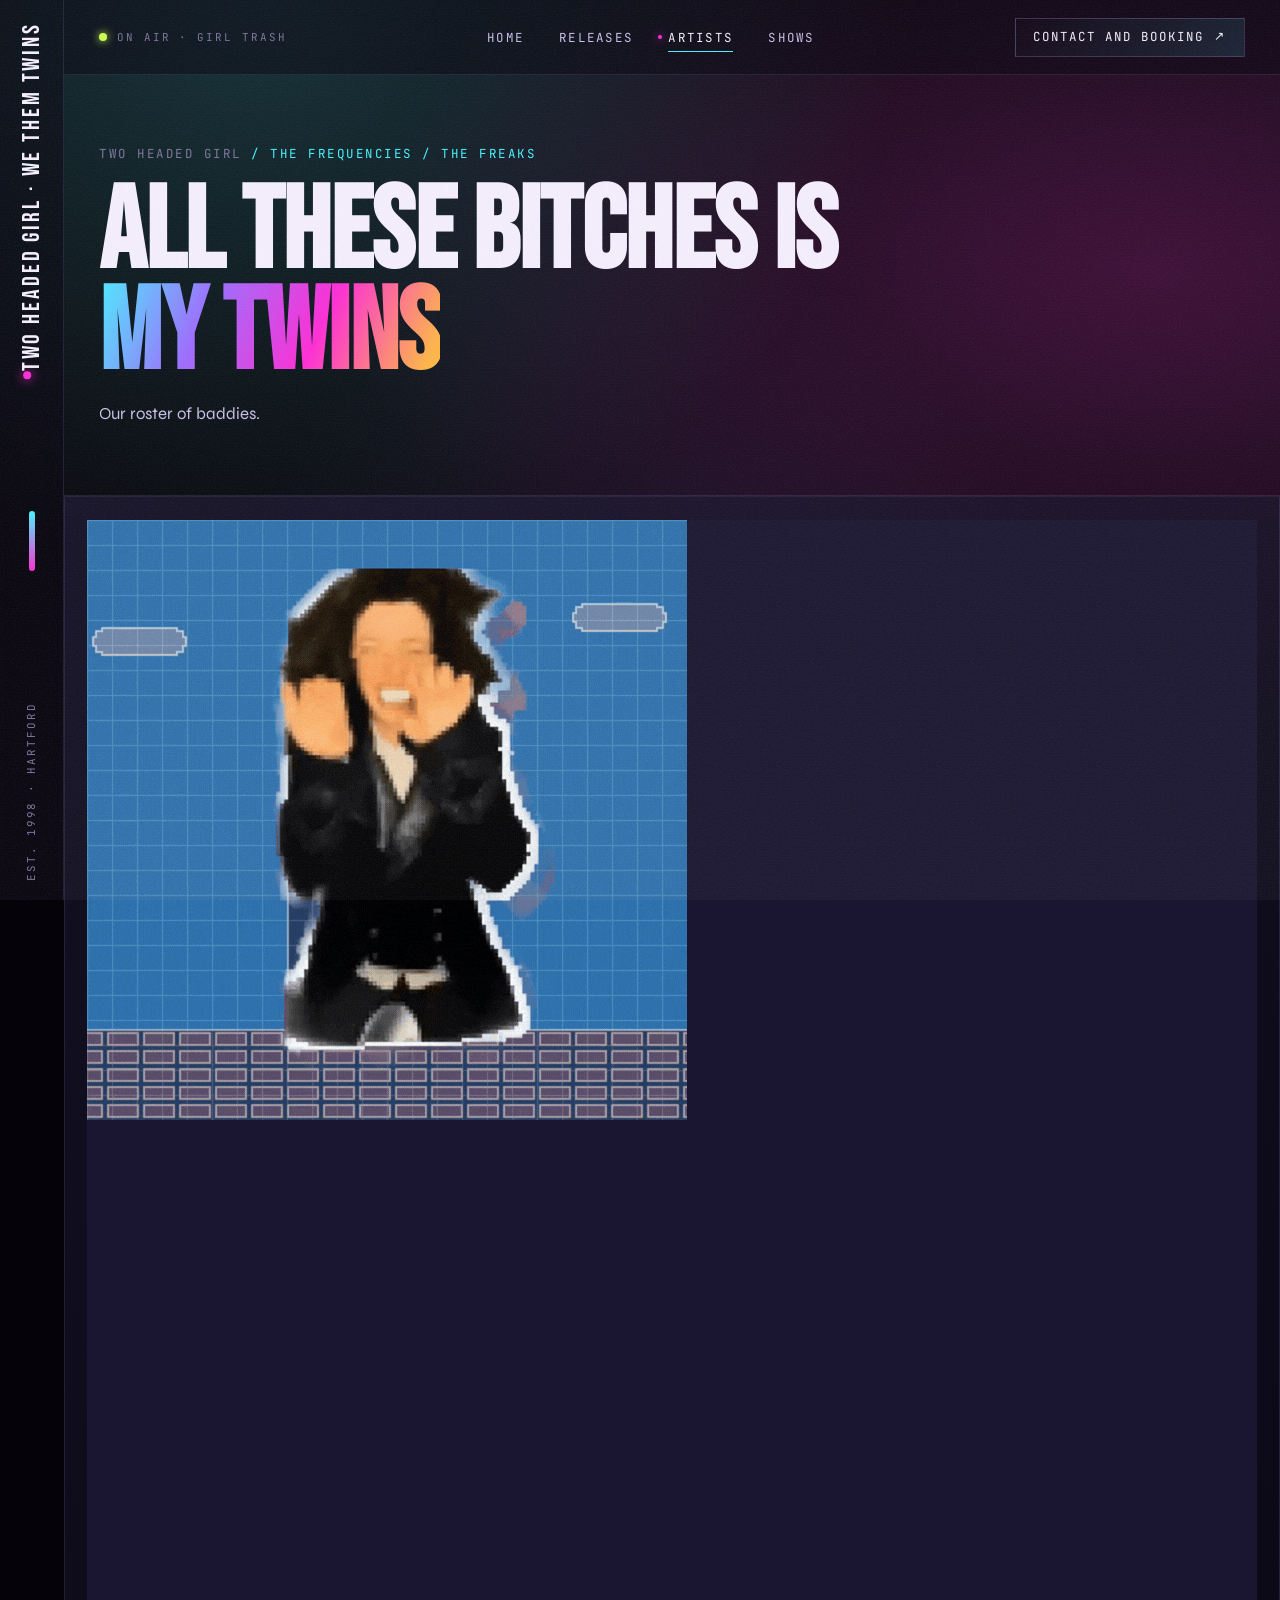
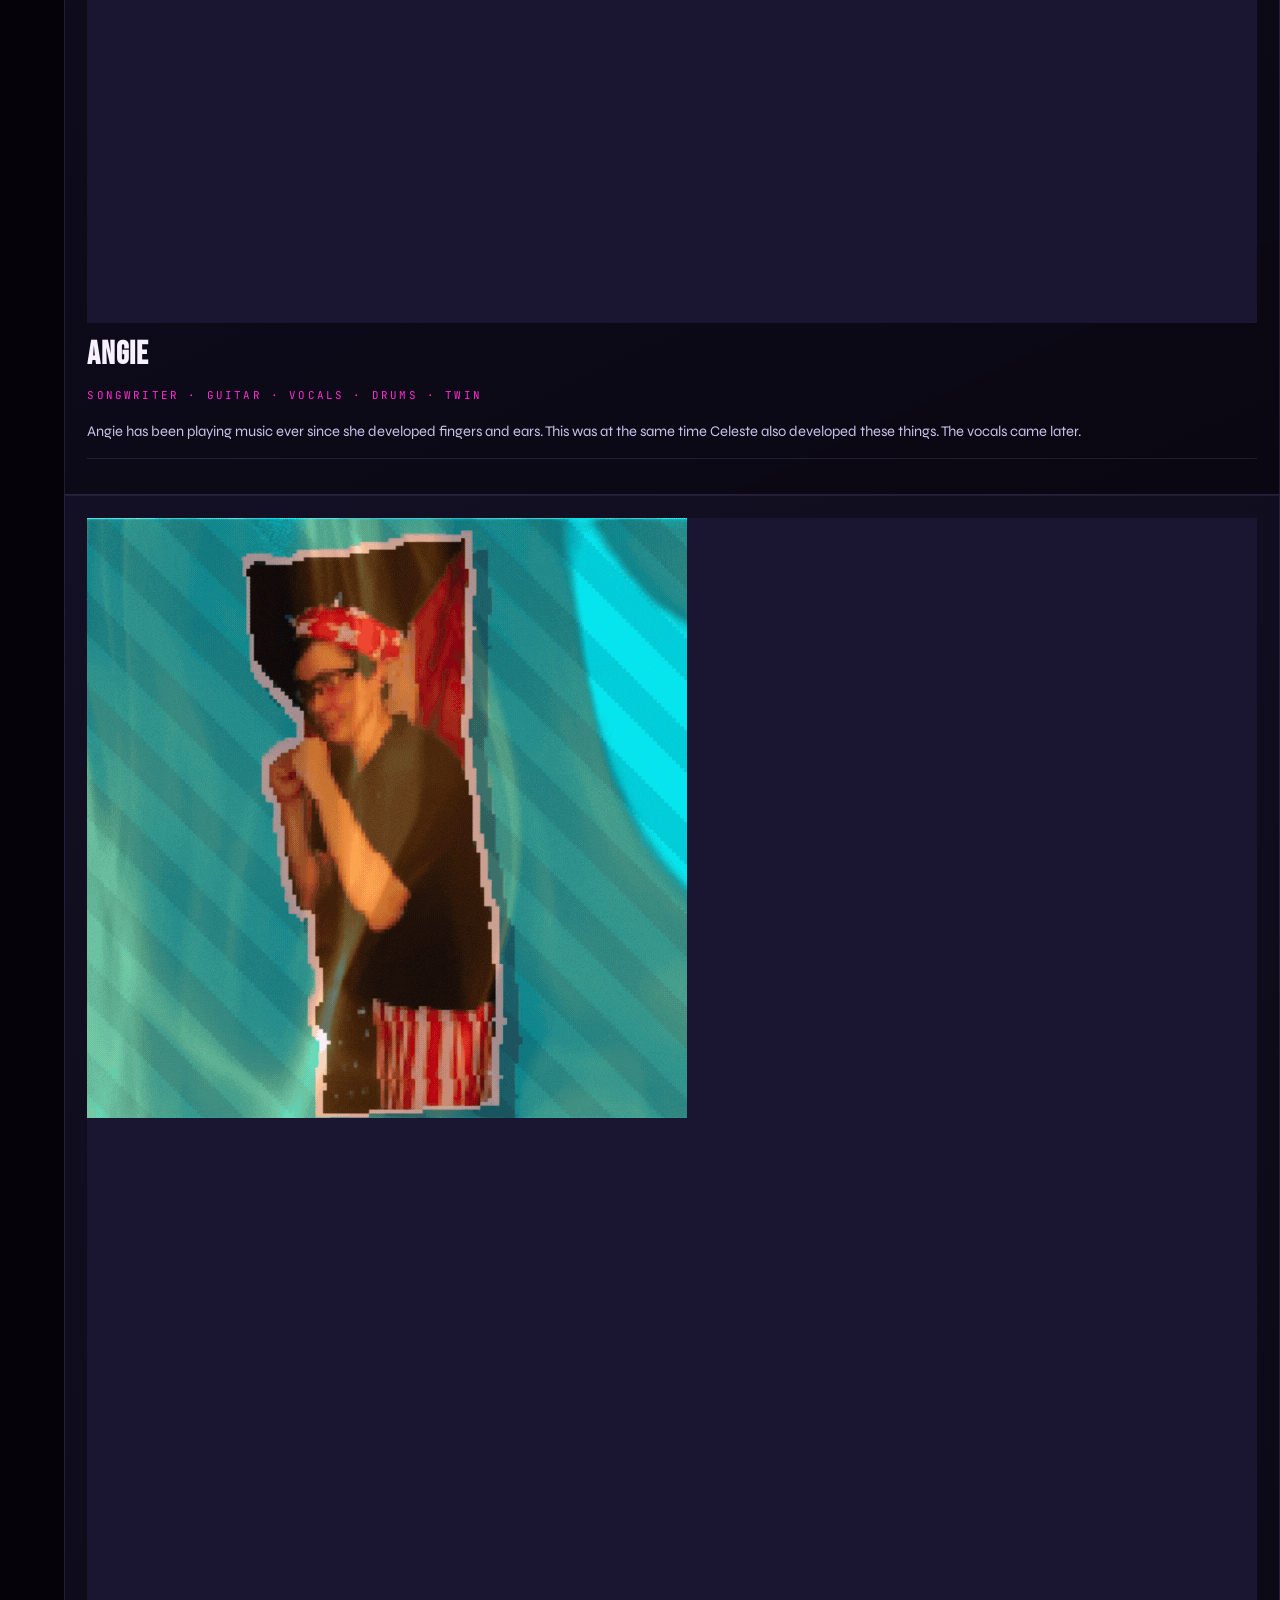
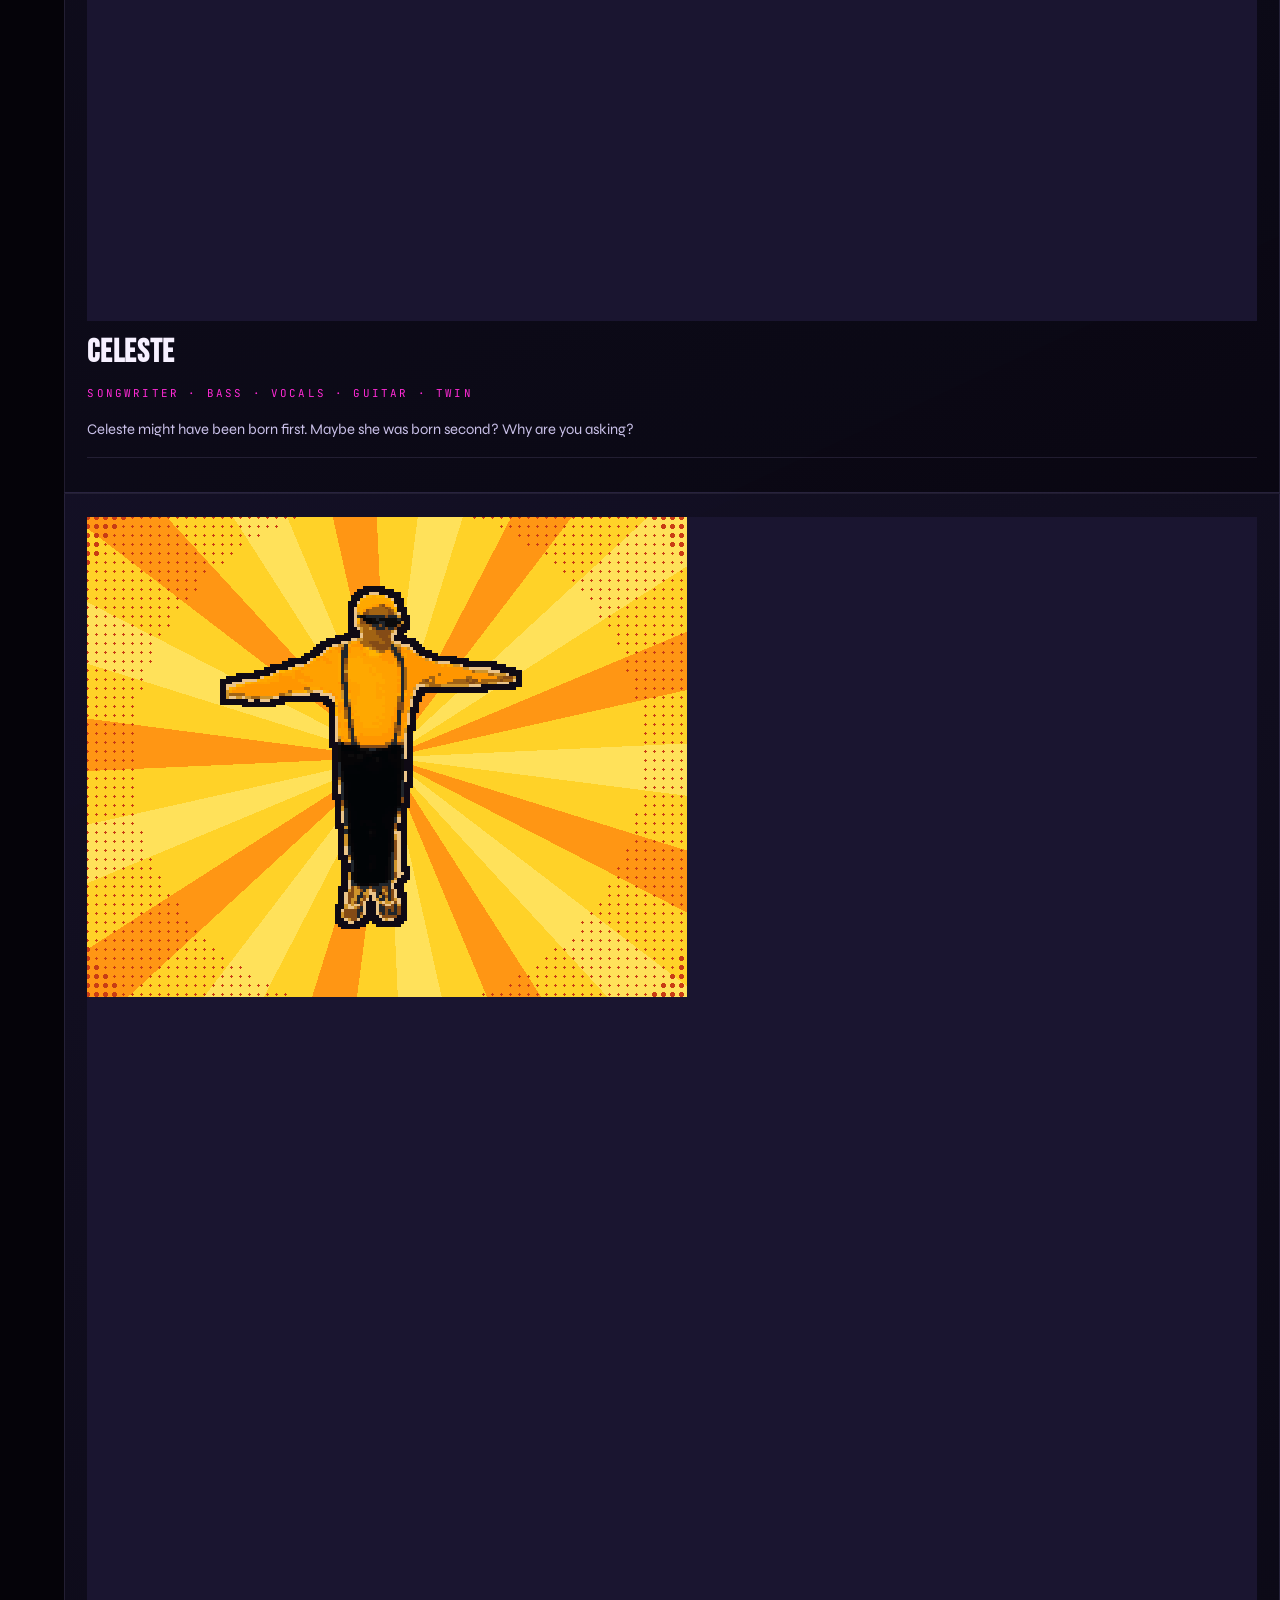
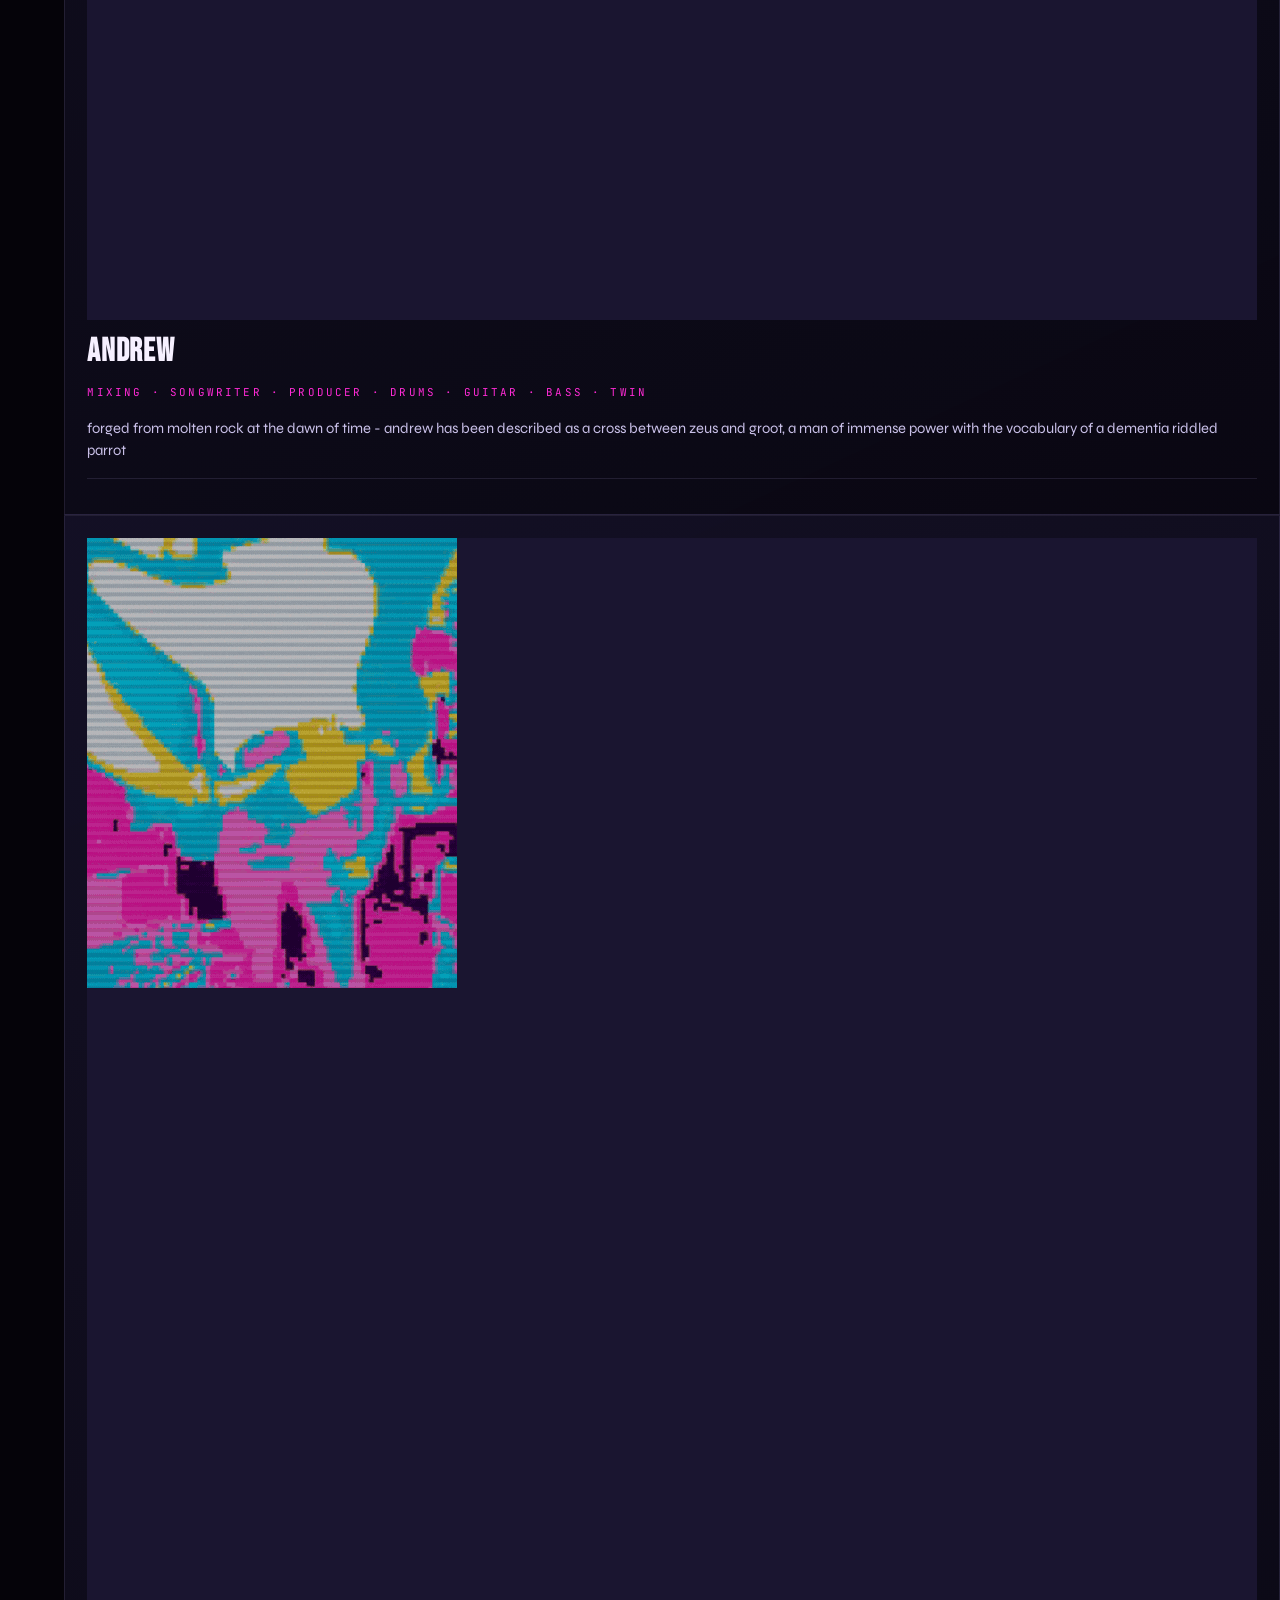
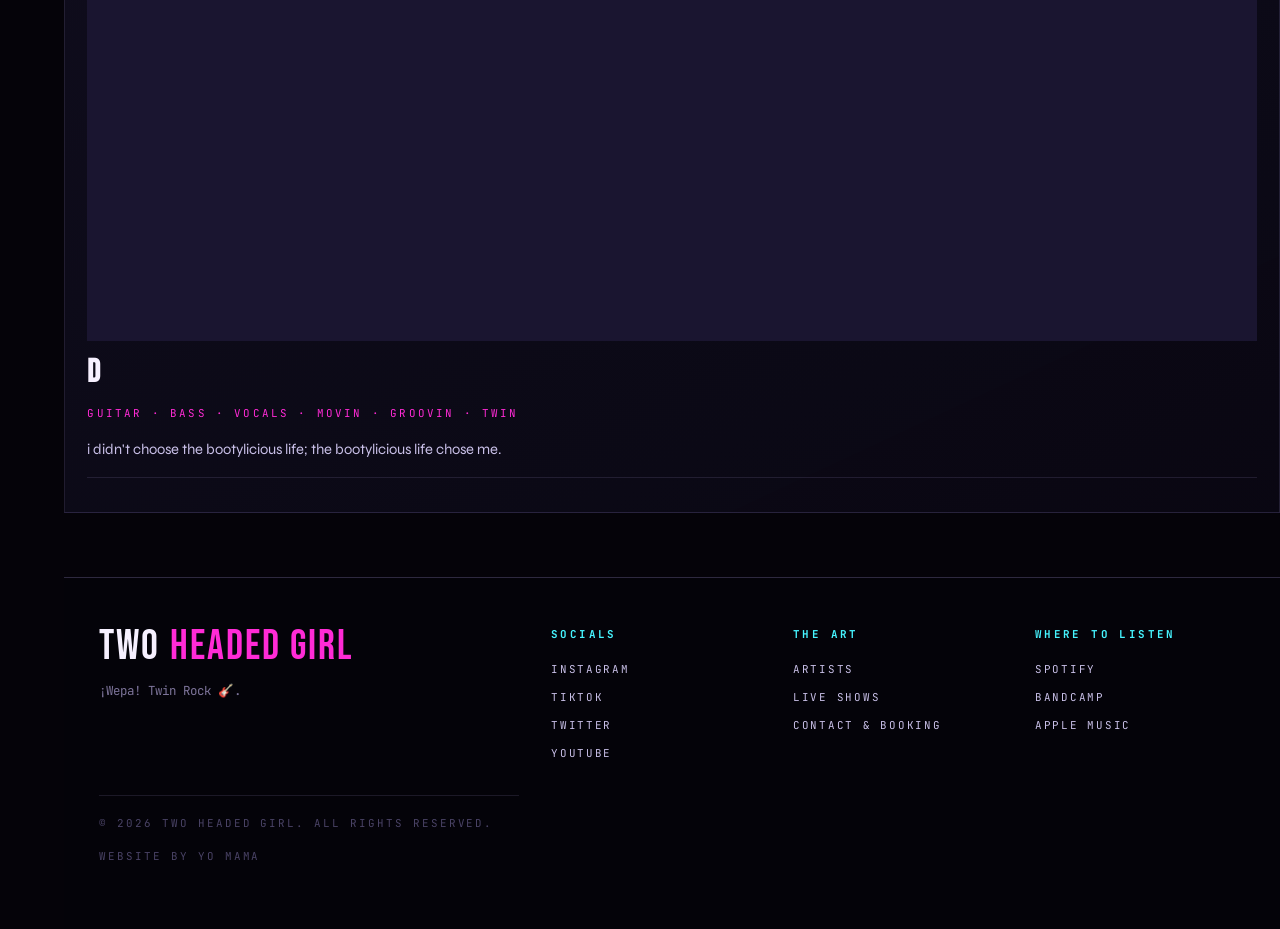
==== commit 32b653b5: "Update artists.html" ====
--- a/artists.html
+++ b/artists.html
@@ -42,7 +42,6 @@
       <h1 class="page-head__title">ALL THESE BITCHES IS <em> <BR> MY TWINS</em></h1>
       <p class="page-head__sub">Our roster of baddies.</p>
     </section>
-<div class="artist-grid" id="artist-list" style="display: grid; grid-template-columns: repeat(4, minmax(0, 1fr)); gap: 1.5rem; align-items: start;">
 
   <article class="artist-card" id="angie" data-tag="synthwave" data-reveal>
     <div class="artist-card__portrait">
--- a/assets/css/styles.css
+++ b/assets/css/styles.css
@@ -1705,3 +1705,14 @@
   .foot__grid { grid-template-columns: 1fr; }
   .two-col { grid-template-columns: 1fr; }
 }
+/* Stack artist cards on mobile */
+@media (max-width: 720px) {
+  .artist-grid {
+    display: grid;
+    grid-template-columns: 1fr;
+    gap: 1.5rem;
+  }
+  .artist-card {
+    width: 100%;
+  }
+}
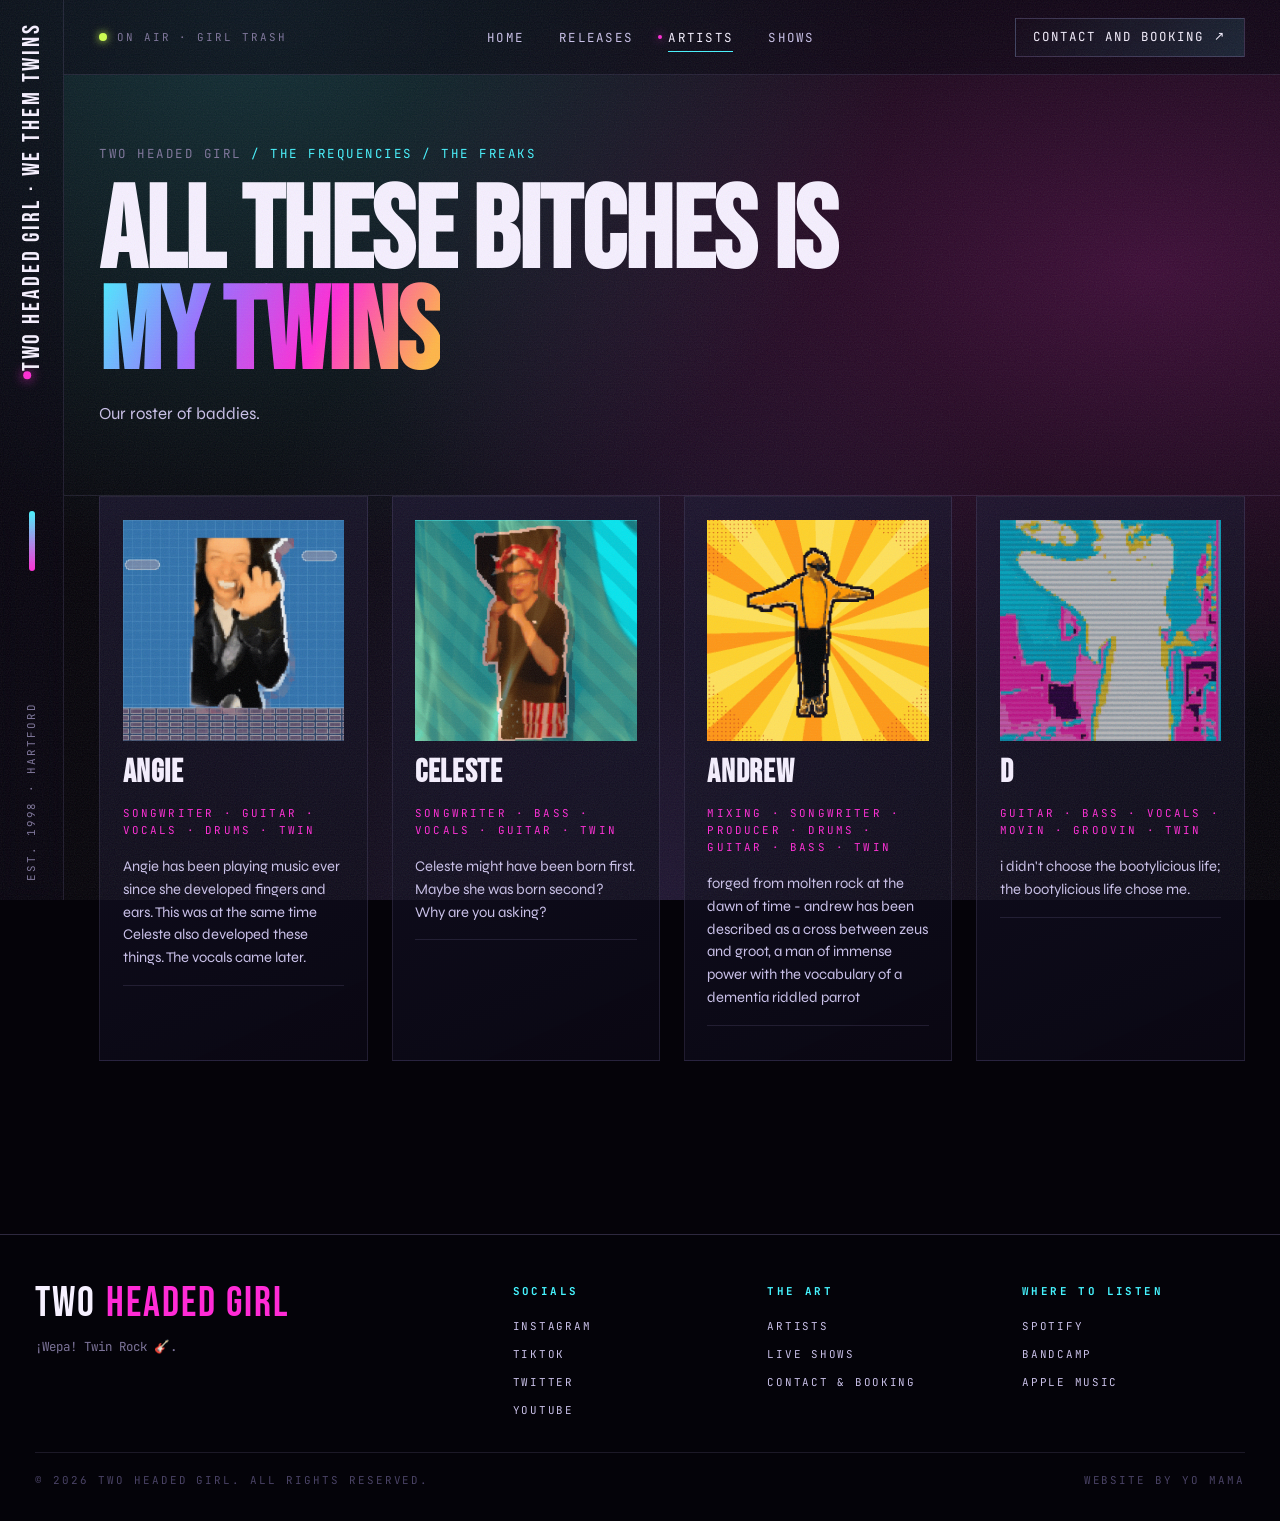
==== commit c1eb421e: "Fix artist grid layout and sprite sizing; link Escape the Strap Rooms on releases Co-Authored-By: Cl" ====
--- a/artists.html
+++ b/artists.html
@@ -43,9 +43,10 @@
       <p class="page-head__sub">Our roster of baddies.</p>
     </section>
 
+    <div class="artist-grid">
   <article class="artist-card" id="angie" data-tag="synthwave" data-reveal>
     <div class="artist-card__portrait">
-      <img src="assets/vids/angie-sprite.gif" alt="Stylised portrait of Vesper Glow with magenta and violet wash" />
+      <img src="assets/vids/angie-sprite.gif" alt="Angie, animated sprite" />
     </div>
     <h3 class="artist-card__name">ANGIE</h3>
     <p class="artist-card__genre">SONGWRITER · GUITAR · VOCALS · DRUMS · TWIN</p>
@@ -56,7 +57,7 @@
 
   <article class="artist-card" id="celeste" data-tag="synthwave" data-reveal>
     <div class="artist-card__portrait">
-      <img src="assets/vids/celly-sprite.gif" alt="Stylised portrait of Kayo Astra with cyan and amber wash" />
+      <img src="assets/vids/celly-sprite.gif" alt="Celeste, animated sprite" />
     </div>
     <h3 class="artist-card__name">CELESTE</h3>
     <p class="artist-card__genre">SONGWRITER · BASS · VOCALS · GUITAR · TWIN</p>
@@ -66,7 +67,7 @@
 
   <article class="artist-card" id="andrew" data-tag="ambient" data-reveal>
     <div class="artist-card__portrait">
-      <img src="assets/vids/andrew_comic_animation.gif" alt="Stylised portrait of Neve Okada with violet and lime wash" />
+      <img src="assets/vids/andrew_comic_animation.gif" alt="Andrew, animated sprite" />
     </div>
     <h3 class="artist-card__name">ANDREW</h3>
     <p class="artist-card__genre">MIXING · SONGWRITER · PRODUCER · DRUMS · GUITAR · BASS · TWIN</p>
@@ -77,21 +78,22 @@
 
   <article class="artist-card" id="raio-99" data-tag="italo" data-reveal>
     <div class="artist-card__portrait">
-      <img src="assets/vids/d-sprite.gif" alt="Stylised portrait of Raio 99 with magenta and cyan wash" />
+      <img src="assets/vids/d-sprite.gif" alt="d, animated sprite" />
     </div>
     <h3 class="artist-card__name">d</h3>
     <p class="artist-card__genre">GUITAR · BASS · VOCALS · MOVIN · GROOVIN · TWIN</p>
     <p class="artist-card__bio">i didn't choose the bootylicious life; the bootylicious life chose me.</p>
     <div class="artist-card__foot"></div>
   </article>
+    </div>
+  </main>
 
-</div>
   <!-- ==========  FOOTER  ========== -->
   <footer class="foot">
     <div class="foot__grid">
       <div class="foot__col">
         <p class="foot__brand">two <b>headed girl</b></p>
-¡Wepa! Twin Rock 🎸.</p>
+        <p>¡Wepa! Twin Rock 🎸.</p>
       </div>
      <div class="foot__col">
   <h4>socials</h4>
@@ -106,7 +108,7 @@
         <h4>The art</h4>
         <ul>
           <li><a href="artists.html">Artists</a></li>
-          <li><a href="tour.html">Live shows</a></li>
+          <li><a href="shows.html">Live shows</a></li>
           <li><a href="contact.html">contact &amp; booking</a></li>
         </ul>
       </div>
@@ -118,9 +120,12 @@
     <li><a href="https://music.apple.com/us/album/company-single/1893314377" target="_blank" rel="noopener noreferrer">Apple Music</a></li>
   </ul>
 </div>
+    </div>
     <div class="foot__btm">
       <p>© 2026 TWO HEADED GIRL. ALL RIGHTS RESERVED.</p>
       <p>Website by <a href="ya mama" target="_blank" rel="noopener">yo mama</a></p>
+    </div>
+  </footer>
 
   <script src="assets/js/main.js"></script>
 </body>
--- a/assets/css/styles.css
+++ b/assets/css/styles.css
@@ -1426,7 +1426,7 @@
 ============================================================= */
 .artist-grid {
   display: grid;
-  grid-template-columns: repeat(3, 1fr);
+  grid-template-columns: repeat(4, minmax(0, 1fr)); /* all four artists in one row */
   gap: 1.5rem;
   padding: 0 var(--gutter) var(--section-pad);
   max-width: var(--max);
@@ -1459,12 +1459,21 @@
 }
 .artist-card:hover::before { transform: scaleX(1); }
 .artist-card__portrait {
-  aspect-ratio: 5 / 6;
+  aspect-ratio: 1 / 1; /* sprites are square, so every one fills its box */
   background: var(--ink-300);
   position: relative;
   overflow: hidden;
 }
 .artist-card__portrait svg { width: 100%; height: 100%; }
+/* Every sprite fills an identical box edge to edge, no stretching */
+.artist-card__portrait img {
+  position: absolute;
+  inset: 0;
+  width: 100%;
+  height: 100%;
+  object-fit: cover;
+  object-position: center;
+}
 .artist-card__num {
   position: absolute;
   top: 8px;
@@ -1539,6 +1548,8 @@
   overflow: hidden;
 }
 .release-card__cover svg { width: 100%; height: 100%; }
+.release-card__cover > a { display: block; width: 100%; height: 100%; }
+.release-card__cover img { width: 100%; height: 100%; object-fit: cover; display: block; }
 .release-card__cat {
   font-family: var(--ff-mono);
   font-size: var(--t-mono-sm);
@@ -1637,7 +1648,7 @@
     grid-template-columns: 1fr 1fr;
   }
   .hero__center { grid-column: 1 / -1; order: -1; }
-  .releases, .press, .release-grid, .artist-grid {
+  .releases, .press, .release-grid {
     grid-template-columns: repeat(2, 1fr);
   }
   .roster__row {
@@ -1705,14 +1716,11 @@
   .foot__grid { grid-template-columns: 1fr; }
   .two-col { grid-template-columns: 1fr; }
 }
-/* Stack artist cards on mobile */
+/* Artists: 4 across on desktop, 2x2 on small tablets, stacked on phones */
+@media (max-width: 900px) {
+  .artist-grid { grid-template-columns: repeat(2, minmax(0, 1fr)); }
+}
 @media (max-width: 720px) {
-  .artist-grid {
-    display: grid;
-    grid-template-columns: 1fr;
-    gap: 1.5rem;
-  }
-  .artist-card {
-    width: 100%;
-  }
-}
+  .artist-grid { grid-template-columns: 1fr; }
+  .artist-card__portrait { max-width: 420px; width: 100%; margin-inline: auto; }
+}
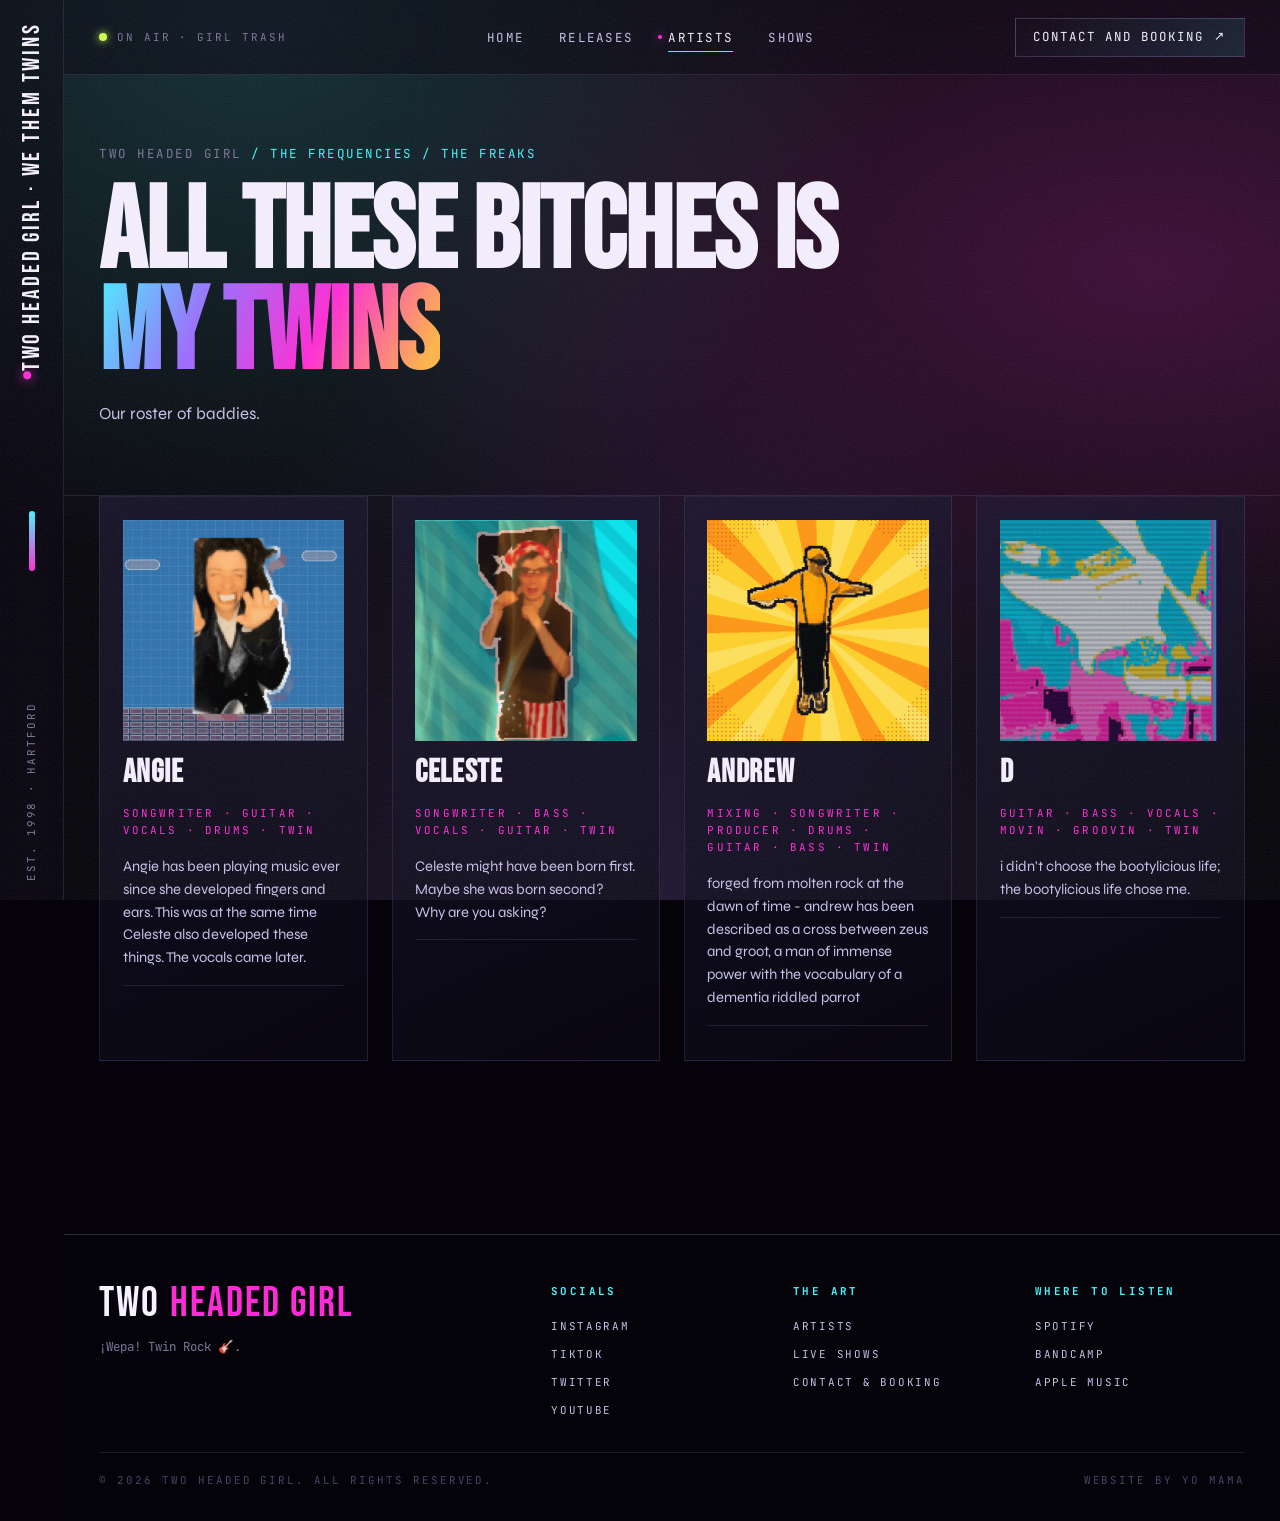
==== commit d0e096e4: "Fix release covers, shows page structure, template leftovers, footer overlap Co-Authored-By: Claude " ====
--- a/artists.html
+++ b/artists.html
@@ -4,7 +4,7 @@
   <meta charset="utf-8" />
   <meta name="viewport" content="width=device-width, initial-scale=1" />
   <title>Artists · TWO HEADED GIRL — we them twins</title>
-  <meta name="description" content=" artits on Sonomir, from Berlin to São Paulo, working across synthwave, hyperpop, ambient and italo-disco. Browse the full roster with bios, releases and listening links." />
+  <meta name="description" content="Meet Two Headed Girl: Angie, Celeste, Andrew and d. Twin rock from Hartford with bios and the roles each member plays in the band." />
   <link rel="preconnect" href="https://fonts.googleapis.com" />
   <link rel="preconnect" href="https://fonts.gstatic.com" crossorigin />
   <link href="https://fonts.googleapis.com/css2?family=Bebas+Neue&family=JetBrains+Mono:wght@400;500;600&family=Syne:wght@400;500;600;700&display=swap" rel="stylesheet" />
@@ -44,7 +44,7 @@
     </section>
 
     <div class="artist-grid">
-  <article class="artist-card" id="angie" data-tag="synthwave" data-reveal>
+  <article class="artist-card" id="angie" data-tag="band" data-reveal>
     <div class="artist-card__portrait">
       <img src="assets/vids/angie-sprite.gif" alt="Angie, animated sprite" />
     </div>
@@ -55,7 +55,7 @@
     <div class="artist-card__foot"></div>
   </article>
 
-  <article class="artist-card" id="celeste" data-tag="synthwave" data-reveal>
+  <article class="artist-card" id="celeste" data-tag="band" data-reveal>
     <div class="artist-card__portrait">
       <img src="assets/vids/celly-sprite.gif" alt="Celeste, animated sprite" />
     </div>
@@ -65,7 +65,7 @@
     <div class="artist-card__foot"></div>
   </article>
 
-  <article class="artist-card" id="andrew" data-tag="ambient" data-reveal>
+  <article class="artist-card" id="andrew" data-tag="band" data-reveal>
     <div class="artist-card__portrait">
       <img src="assets/vids/andrew_comic_animation.gif" alt="Andrew, animated sprite" />
     </div>
@@ -76,7 +76,7 @@
     <div class="artist-card__foot"></div>
   </article>
 
-  <article class="artist-card" id="raio-99" data-tag="italo" data-reveal>
+  <article class="artist-card" id="raio-99" data-tag="band" data-reveal>
     <div class="artist-card__portrait">
       <img src="assets/vids/d-sprite.gif" alt="d, animated sprite" />
     </div>
--- a/assets/css/styles.css
+++ b/assets/css/styles.css
@@ -1181,6 +1181,7 @@
 .foot {
   border-top: 1px solid var(--line-mid);
   margin-top: 4rem;
+  margin-left: var(--rail-w); /* clear the fixed side rail, like .page does */
   padding: 3rem var(--gutter) 2rem;
   font-family: var(--ff-mono);
   font-size: var(--t-mono);
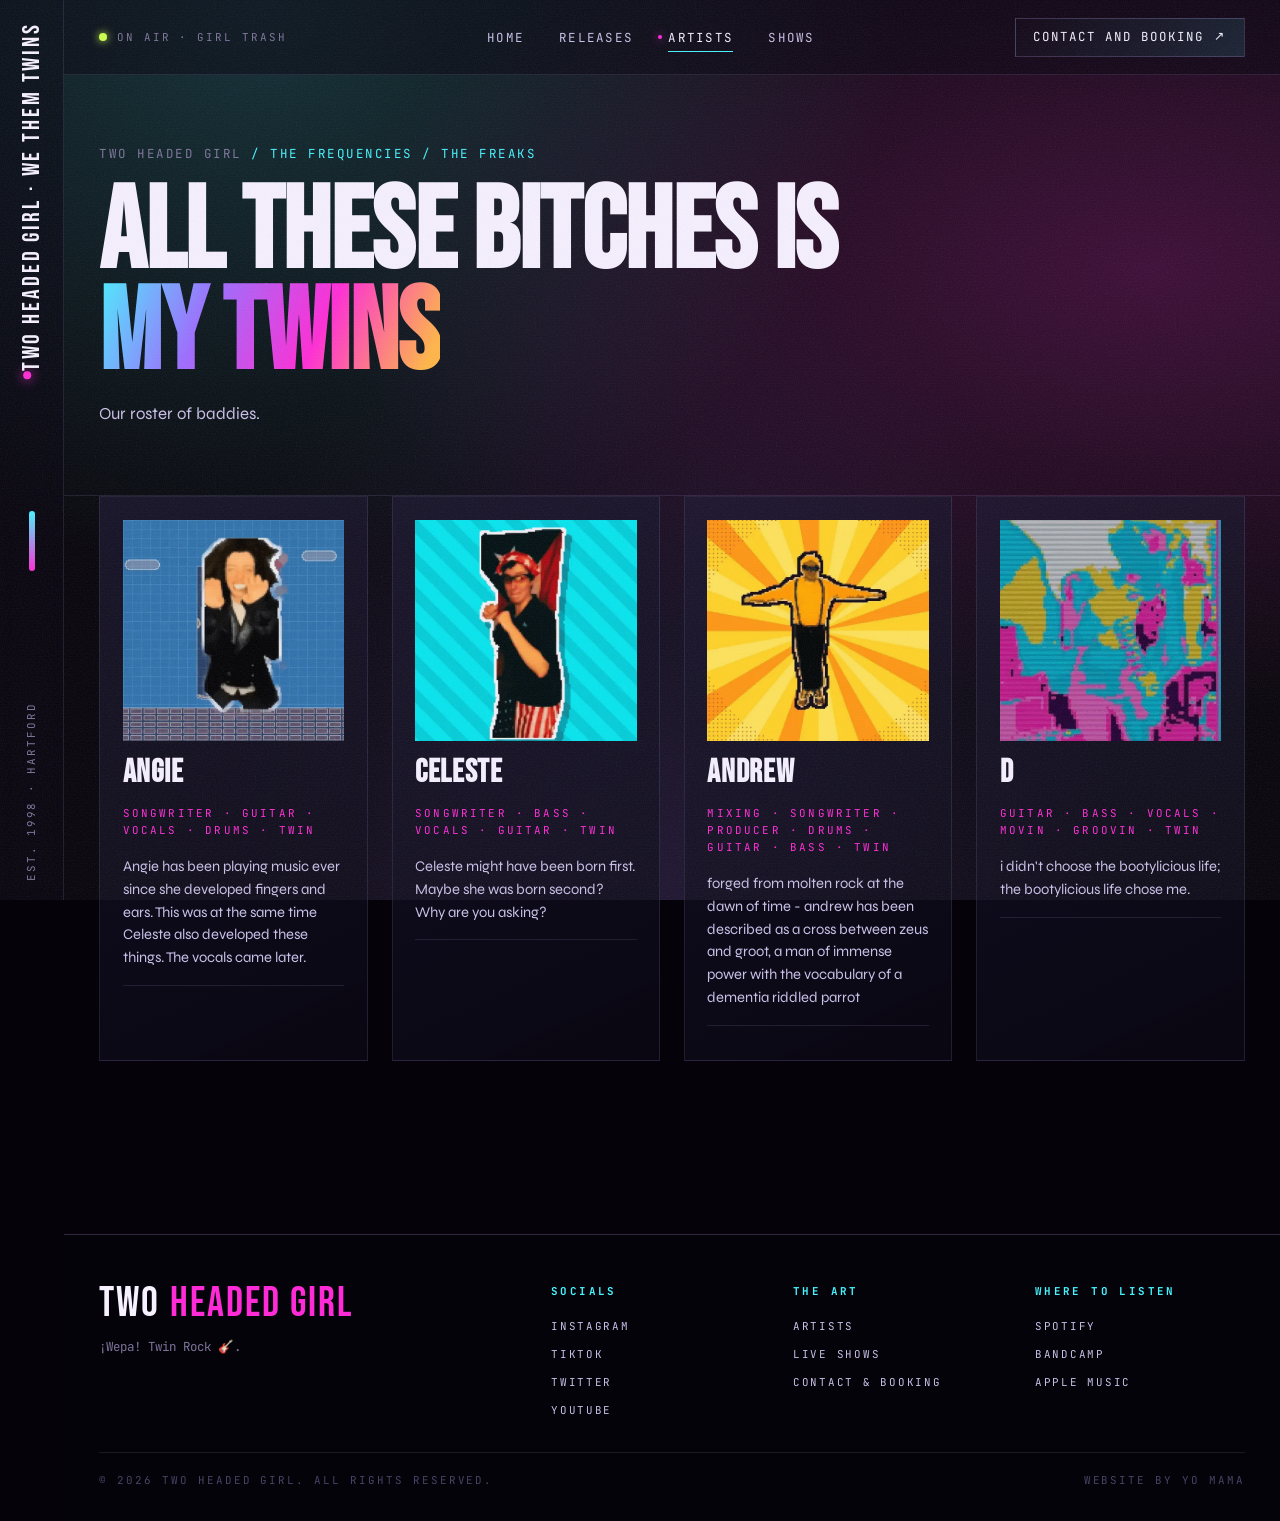
==== commit 88c7acab: "Site-wide fixes: lighter media, home hero, TV embed sizing, SEO tags, links Co-Authored-By: Claude O" ====
--- a/artists.html
+++ b/artists.html
@@ -46,7 +46,7 @@
     <div class="artist-grid">
   <article class="artist-card" id="angie" data-tag="band" data-reveal>
     <div class="artist-card__portrait">
-      <img src="assets/vids/angie-sprite.gif" alt="Angie, animated sprite" />
+      <video src="assets/vids/angie-sprite.mp4" poster="assets/vids/angie-sprite-poster.webp" autoplay muted loop playsinline aria-label="Angie, animated sprite"></video>
     </div>
     <h3 class="artist-card__name">ANGIE</h3>
     <p class="artist-card__genre">SONGWRITER · GUITAR · VOCALS · DRUMS · TWIN</p>
@@ -57,7 +57,7 @@
 
   <article class="artist-card" id="celeste" data-tag="band" data-reveal>
     <div class="artist-card__portrait">
-      <img src="assets/vids/celly-sprite.gif" alt="Celeste, animated sprite" />
+      <video src="assets/vids/celly-sprite.mp4" poster="assets/vids/celly-sprite-poster.webp" autoplay muted loop playsinline aria-label="Celeste, animated sprite"></video>
     </div>
     <h3 class="artist-card__name">CELESTE</h3>
     <p class="artist-card__genre">SONGWRITER · BASS · VOCALS · GUITAR · TWIN</p>
@@ -67,7 +67,7 @@
 
   <article class="artist-card" id="andrew" data-tag="band" data-reveal>
     <div class="artist-card__portrait">
-      <img src="assets/vids/andrew_comic_animation.gif" alt="Andrew, animated sprite" />
+      <video src="assets/vids/andrew_comic_animation.mp4" poster="assets/vids/andrew_comic_animation-poster.webp" autoplay muted loop playsinline aria-label="Andrew, animated sprite"></video>
     </div>
     <h3 class="artist-card__name">ANDREW</h3>
     <p class="artist-card__genre">MIXING · SONGWRITER · PRODUCER · DRUMS · GUITAR · BASS · TWIN</p>
@@ -78,7 +78,7 @@
 
   <article class="artist-card" id="raio-99" data-tag="band" data-reveal>
     <div class="artist-card__portrait">
-      <img src="assets/vids/d-sprite.gif" alt="d, animated sprite" />
+      <video src="assets/vids/d-sprite.mp4" poster="assets/vids/d-sprite-poster.webp" autoplay muted loop playsinline aria-label="d, animated sprite"></video>
     </div>
     <h3 class="artist-card__name">d</h3>
     <p class="artist-card__genre">GUITAR · BASS · VOCALS · MOVIN · GROOVIN · TWIN</p>
@@ -123,7 +123,7 @@
     </div>
     <div class="foot__btm">
       <p>© 2026 TWO HEADED GIRL. ALL RIGHTS RESERVED.</p>
-      <p>Website by <a href="ya mama" target="_blank" rel="noopener">yo mama</a></p>
+      <p>Website by <a href="https://ddgavecv.netlify.app" target="_blank" rel="noopener noreferrer">yo mama</a></p>
     </div>
   </footer>
 
--- a/assets/css/styles.css
+++ b/assets/css/styles.css
@@ -338,7 +338,7 @@
   position: relative;
   min-height: calc(100vh - 56px);
   display: grid;
-  grid-template-rows: auto 1fr auto;
+  grid-template-rows: auto 1fr auto auto; /* marquee, banner video, marquee, ticker */
   padding: 1.5rem 0 0 0;
   isolation: isolate;
 }
@@ -784,6 +784,16 @@
   overflow: hidden;
 }
 .release__cover svg { width: 100%; height: 100%; }
+.release__cover img { width: 100%; height: 100%; object-fit: cover; display: block; }
+/* The banner .webm has empty transparent space above and below the TVs; crop it off */
+#bannerVideo {
+  display: block;
+  width: 100%;
+  height: auto;
+  aspect-ratio: 960 / 344;
+  object-fit: cover;
+  align-self: center;
+}
 .release__body { display: flex; flex-direction: column; justify-content: space-between; }
 .release__cat {
   font-family: var(--ff-mono);
@@ -1467,7 +1477,8 @@
 }
 .artist-card__portrait svg { width: 100%; height: 100%; }
 /* Every sprite fills an identical box edge to edge, no stretching */
-.artist-card__portrait img {
+.artist-card__portrait img,
+.artist-card__portrait video {
   position: absolute;
   inset: 0;
   width: 100%;
@@ -1550,7 +1561,8 @@
 }
 .release-card__cover svg { width: 100%; height: 100%; }
 .release-card__cover > a { display: block; width: 100%; height: 100%; }
-.release-card__cover img { width: 100%; height: 100%; object-fit: cover; display: block; }
+.release-card__cover img,
+.release-card__cover video { width: 100%; height: 100%; object-fit: cover; display: block; }
 .release-card__cat {
   font-family: var(--ff-mono);
   font-size: var(--t-mono-sm);
@@ -1686,6 +1698,7 @@
   .topbar__cta { display: none; }
   .page { padding-top: 56px; }
 
+  .hero { min-height: 0; } /* no forced full-screen hero on phones, avoids big empty gaps */
   .hero__body { grid-template-columns: 1fr; padding: 1.5rem 1rem; }
   .hero__catalog { font-size: 6.5rem; }
   .marquee { font-size: 4.6rem; }
@@ -1725,3 +1738,13 @@
   .artist-grid { grid-template-columns: 1fr; }
   .artist-card__portrait { max-width: 420px; width: 100%; margin-inline: auto; }
 }
+
+/* Mailing list sign-up message */
+.subscribe__status {
+  min-height: 1.2em;
+  margin-top: 0.8rem;
+  font-family: var(--ff-mono);
+  font-size: var(--t-mono-sm);
+  letter-spacing: 0.12em;
+  color: var(--neon-cyan);
+}
